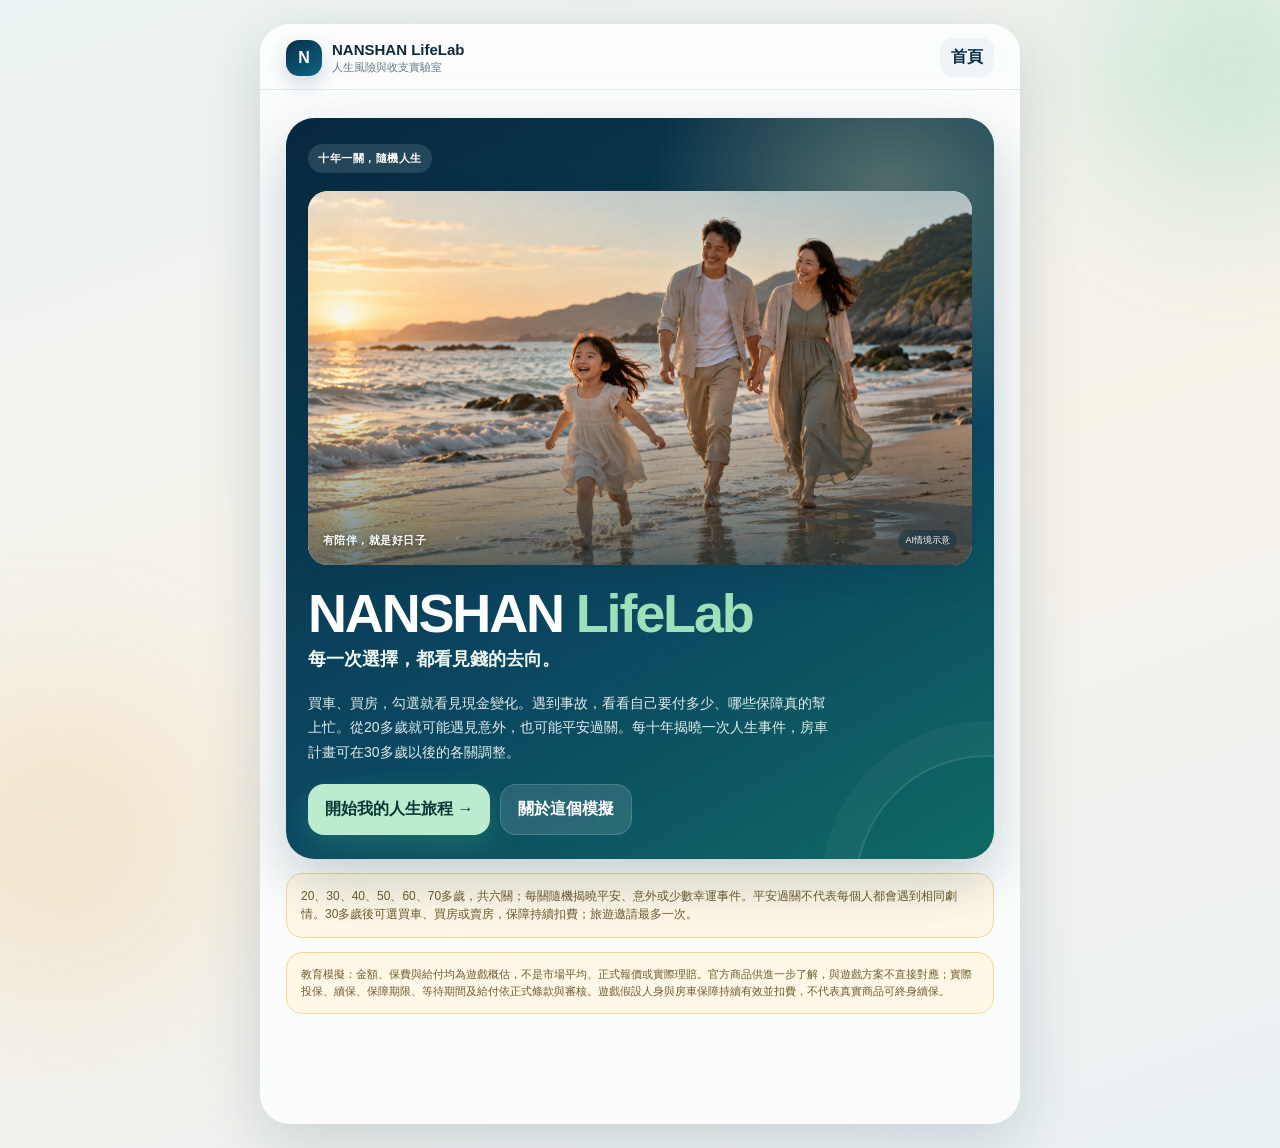
==== index.html @ 75dc9270 "Initial NANSHAN LifeLab demo" ====
<!doctype html>
<html lang="zh-Hant">
<head>
  <meta charset="utf-8" />
  <meta name="viewport" content="width=device-width, initial-scale=1, viewport-fit=cover" />
  <meta name="theme-color" content="#082F49" />
  <meta name="description" content="NANSHAN LifeLab｜AI 百歲人生風險實驗室 Demo" />
  <title>NANSHAN LifeLab｜AI 百歲人生風險實驗室</title>
  <link rel="manifest" href="./site.webmanifest" />
  <link rel="icon" href="./icon.svg" />
  <link rel="stylesheet" href="./styles.css?v=20261027-photos1" />
</head>
<body>
  <div class="ambient ambient-a"></div>
  <div class="ambient ambient-b"></div>
  <main id="app" class="app-shell" aria-live="polite"></main>
  <noscript>此 Demo 需要 JavaScript 才能執行。</noscript>
  <script src="./data.js?v=20261027-photos1"></script>
  <script src="./app.js?v=20261027-photos1"></script>
</body>
</html>
---- styles.css ----
*{box-sizing:border-box}
:root{--navy:#082F49;--green:#16A36A;--cream:#F7F2E8;--gold:#E5B85C;--ink:#102A3A;--muted:#667985;--line:#D8E3E8;--paper:#FCFDFD;--danger:#D45D5D;--shadow:0 18px 60px rgba(8,47,73,.16)}
html{scroll-behavior:smooth}body{margin:0;background:linear-gradient(160deg,#EAF3F3 0%,#F7F2E8 50%,#E9F1F4 100%);color:var(--ink);font-family:-apple-system,BlinkMacSystemFont,"Segoe UI","Microsoft JhengHei","Noto Sans TC",sans-serif;min-height:100vh;overflow-x:hidden}
button,input,select{font:inherit}button{cursor:pointer}a{color:inherit}.ambient{position:fixed;border-radius:999px;filter:blur(70px);opacity:.24;z-index:-1}.ambient-a{width:260px;height:260px;background:#5BC88B;top:-60px;right:-80px}.ambient-b{width:320px;height:320px;background:#E8C77E;bottom:-100px;left:-100px}
.app-shell{width:min(100%,760px);min-height:100vh;margin:auto;background:rgba(252,253,253,.9);backdrop-filter:blur(14px);box-shadow:var(--shadow);position:relative}
.topbar{position:sticky;top:0;z-index:30;padding:14px 18px 12px;display:flex;align-items:center;justify-content:space-between;background:rgba(252,253,253,.9);backdrop-filter:blur(16px);border-bottom:1px solid rgba(216,227,232,.75)}
.brand-mini{display:flex;gap:10px;align-items:center}.brand-mark{width:36px;height:36px;border-radius:13px;background:linear-gradient(145deg,var(--navy),#0D6584);display:grid;place-items:center;color:white;font-weight:900;box-shadow:0 8px 20px rgba(8,47,73,.18)}.brand-mini strong{font-size:15px}.brand-mini small{display:block;color:var(--muted);font-size:11px;margin-top:1px}.icon-btn{border:0;background:#EFF4F6;border-radius:12px;padding:9px 11px;color:var(--navy);font-weight:800}
.screen{padding:22px 18px 96px}.hero{border-radius:28px;padding:26px 22px 24px;color:white;overflow:hidden;position:relative;background:radial-gradient(circle at 85% 12%,rgba(255,229,164,.32),transparent 27%),linear-gradient(150deg,#06283E 0%,#0B4861 62%,#0E6A62 100%);box-shadow:0 22px 54px rgba(8,47,73,.22)}.hero:after{content:"";position:absolute;width:260px;height:260px;border:2px solid rgba(255,255,255,.13);border-radius:50%;right:-125px;bottom:-160px;box-shadow:0 0 0 34px rgba(255,255,255,.04)}
.eyebrow{display:inline-flex;align-items:center;gap:7px;padding:7px 10px;border-radius:999px;background:rgba(255,255,255,.12);font-size:11px;font-weight:800;letter-spacing:.05em}.hero h1{font-size:clamp(31px,9vw,54px);line-height:.98;margin:18px 0 8px;letter-spacing:-.04em}.hero h1 span{color:#9DE0B9}.hero h2{font-size:18px;margin:0 0 20px;font-weight:650;color:#EDF7F2}.hero p{line-height:1.72;color:#E0ECED;font-size:14px;max-width:520px}.hero-quote{margin-top:19px;padding:14px 16px;border-left:3px solid #9DE0B9;background:rgba(255,255,255,.08);border-radius:0 16px 16px 0;font-weight:800;line-height:1.55}
.cta-row{display:flex;gap:10px;flex-wrap:wrap;margin-top:20px}.btn{border:0;border-radius:16px;padding:14px 17px;font-weight:850;transition:.2s transform,.2s box-shadow;display:inline-flex;align-items:center;justify-content:center;gap:8px}.btn:active{transform:scale(.98)}.btn-primary{background:#BCECCF;color:#073A36;box-shadow:0 10px 28px rgba(83,204,137,.22)}.btn-secondary{background:rgba(255,255,255,.12);color:white;border:1px solid rgba(255,255,255,.16)}.btn-dark{background:var(--navy);color:white}.btn-ghost{background:#EEF4F5;color:var(--navy)}.btn-block{width:100%}
.section-title{margin:28px 2px 12px;display:flex;align-items:flex-end;justify-content:space-between;gap:12px}.section-title h3{font-size:19px;margin:0}.section-title p{margin:3px 0 0;color:var(--muted);font-size:12px}
.grid-3{display:grid;grid-template-columns:repeat(3,1fr);gap:10px}.feature-card{background:white;border:1px solid var(--line);padding:15px 12px;border-radius:20px;min-height:136px}.feature-icon{font-size:24px}.feature-card b{display:block;margin:9px 0 5px;font-size:13px}.feature-card p{font-size:11px;line-height:1.5;margin:0;color:var(--muted)}
.notice{margin-top:14px;padding:13px 14px;border-radius:16px;background:#FFF8E7;border:1px solid #F0D89D;color:#6E5B2D;font-size:12px;line-height:1.55}
.form-card,.card{background:white;border:1px solid var(--line);border-radius:22px;padding:18px;box-shadow:0 8px 24px rgba(8,47,73,.05)}.form-card+.form-card{margin-top:12px}.field{margin-bottom:14px}.field:last-child{margin-bottom:0}.field label{display:block;font-weight:800;font-size:13px;margin-bottom:7px}.field small{color:var(--muted);font-size:11px}.input,.select{width:100%;border:1px solid #CBD9DF;border-radius:14px;padding:13px 14px;background:#FBFDFD;color:var(--ink);outline:none}.input:focus,.select:focus{border-color:#56B783;box-shadow:0 0 0 3px rgba(86,183,131,.12)}
.chips{display:flex;gap:8px;flex-wrap:wrap}.chip{border:1px solid var(--line);background:white;border-radius:999px;padding:9px 11px;color:#506773;font-weight:750;font-size:12px}.chip.active{background:#E4F6EC;color:#0B6A46;border-color:#89D4AA}
.progress-wrap{margin:6px 0 16px}.progress-head{display:flex;justify-content:space-between;gap:8px;font-size:11px;color:var(--muted);margin-bottom:7px}.progress{height:8px;border-radius:999px;background:#E5ECEF;overflow:hidden}.progress>div{height:100%;background:linear-gradient(90deg,var(--green),#76D7A3);transition:.4s}
.timeline-strip{display:flex;gap:7px;overflow:auto;padding:1px 1px 10px;scrollbar-width:none}.timeline-strip::-webkit-scrollbar{display:none}.timeline-dot{min-width:66px;border-radius:14px;background:#EFF4F4;padding:9px 8px;text-align:center;border:1px solid transparent}.timeline-dot b{display:block;font-size:11px}.timeline-dot span{font-size:10px;color:var(--muted)}.timeline-dot.current{background:#E5F5EC;border-color:#82D0A3;color:#0B6A46}.timeline-dot.done{background:#E8EEF2;color:var(--navy)}
.event-hero{border-radius:25px;padding:22px;color:white;position:relative;overflow:hidden;min-height:220px;background:linear-gradient(140deg,#092E46,#0A5970 70%,#2E876B)}.event-emoji{font-size:43px}.event-stage{font-size:11px;font-weight:800;opacity:.78;margin-top:13px}.event-hero h2{font-size:27px;line-height:1.14;margin:5px 0 9px}.event-hero p{font-size:13px;line-height:1.65;color:#E2F0F1;margin:0}
.cost-banner{margin-top:14px;display:flex;align-items:center;justify-content:space-between;gap:12px;background:rgba(255,255,255,.10);border:1px solid rgba(255,255,255,.12);padding:12px 13px;border-radius:15px}.cost-banner span{font-size:11px;color:#D6E8EA}.cost-banner b{font-size:20px}
.choice-title{font-size:15px;margin:20px 2px 10px;font-weight:900}.choice-grid{display:grid;grid-template-columns:1fr;gap:10px}.choice{border:1.5px solid var(--line);background:white;border-radius:20px;padding:16px;text-align:left;position:relative}.choice:hover{border-color:#A8C9D2}.choice.selected{border-color:#55BD82;background:#F0FAF5;box-shadow:0 10px 28px rgba(22,163,106,.08)}.choice .tag{display:inline-block;border-radius:999px;padding:5px 8px;background:#EEF3F5;color:#526976;font-size:10px;font-weight:900}.choice.selected .tag{background:#DDF5E7;color:#0D744B}.choice h4{font-size:15px;margin:10px 0 5px}.choice p{font-size:12px;line-height:1.55;color:var(--muted);margin:0}.money-row{display:flex;gap:12px;margin-top:11px}.money-row div{flex:1;background:#F5F8F9;border-radius:13px;padding:9px}.money-row span{display:block;color:var(--muted);font-size:10px}.money-row b{font-size:14px}
.result-flash{margin-top:12px;border-radius:18px;padding:15px;background:linear-gradient(120deg,#EAF8F0,#F9F7ED);border:1px solid #CFE8D9}.result-flash strong{display:block;font-size:14px}.result-flash p{font-size:12px;color:var(--muted);line-height:1.6;margin:5px 0 0}
.product-card{margin-top:15px;background:#0A354F;color:white;border-radius:20px;padding:16px}.product-card .label{font-size:10px;color:#A5DCC0;font-weight:900;letter-spacing:.04em}.product-card h4{margin:6px 0 6px;font-size:16px}.product-card p{font-size:11px;line-height:1.6;color:#D8E6EA;margin:0}.product-card a{display:inline-flex;margin-top:10px;color:#BCECCF;font-size:12px;font-weight:850;text-decoration:none}.product-card .legal{margin-top:9px;font-size:9.5px;color:#AFC1C8}
.nextbar{position:sticky;bottom:0;background:linear-gradient(180deg,rgba(252,253,253,0),rgba(252,253,253,.95) 26%,#FCFDFD 60%);padding:20px 18px calc(14px + env(safe-area-inset-bottom));margin:0 -18px -96px}
.summary-hero{background:linear-gradient(145deg,#06283E,#0B5E5D);color:white;border-radius:26px;padding:22px}.summary-hero small{color:#B9D2D7}.summary-hero h2{font-size:28px;margin:5px 0 3px}.summary-hero p{font-size:12px;line-height:1.6;color:#D9E8E9}
.score-ring{width:136px;height:136px;border-radius:50%;margin:18px auto 8px;display:grid;place-items:center;position:relative;background:conic-gradient(#65D197 0 var(--score),rgba(255,255,255,.13) var(--score) 100%)}.score-ring:after{content:"";position:absolute;inset:12px;border-radius:50%;background:#0A3C50}.score-ring div{z-index:1;text-align:center}.score-ring b{font-size:34px;display:block}.score-ring span{font-size:10px;color:#BFD7D8}
.compare-grid{display:grid;grid-template-columns:1fr 1fr;gap:10px;margin-top:12px}.compare{border-radius:19px;padding:16px;border:1px solid var(--line);background:white}.compare span{font-size:11px;color:var(--muted)}.compare b{display:block;font-size:21px;margin:6px 0}.compare small{font-size:10px;color:var(--muted)}.compare.good{background:#EFFAF4;border-color:#C8E9D6}.compare.bad{background:#FFF5F4;border-color:#F2D3CF}
.breakdown{margin-top:12px}.breakdown-row{display:flex;justify-content:space-between;gap:12px;padding:11px 2px;border-bottom:1px dashed var(--line);font-size:12px}.breakdown-row:last-child{border-bottom:0}.life-path{display:grid;gap:8px;margin-top:12px}.life-item{display:grid;grid-template-columns:34px 1fr auto;align-items:center;gap:10px;background:white;border:1px solid var(--line);padding:11px;border-radius:16px}.life-item .ic{width:34px;height:34px;border-radius:12px;background:#EEF5F3;display:grid;place-items:center}.life-item b{font-size:12px}.life-item small{display:block;color:var(--muted);font-size:10px;margin-top:2px}.life-item .amt{font-weight:900;font-size:12px}
.about-block h3{font-size:17px;margin:0 0 7px}.about-block p,.about-block li{font-size:12px;line-height:1.7;color:#526875}.about-block{margin-bottom:14px}.about-block ul{padding-left:18px}.source-link{display:block;padding:12px 0;border-bottom:1px solid var(--line);text-decoration:none}.source-link:last-child{border-bottom:0}.source-link b{font-size:12px}.source-link small{display:block;color:var(--muted);font-size:10px;margin-top:3px}.footer-note{text-align:center;color:#7C8E97;font-size:10px;padding:14px 14px 24px}
@media(min-width:620px){body{padding:24px}.app-shell{min-height:calc(100vh - 48px);border-radius:30px;overflow:hidden}.screen{padding:28px 26px 110px}.topbar{padding-left:26px;padding-right:26px}.choice-grid{grid-template-columns:1fr 1fr}.nextbar{margin-left:-26px;margin-right:-26px}}
@media(max-width:420px){.grid-3{grid-template-columns:1fr}.feature-card{min-height:auto;display:grid;grid-template-columns:36px 1fr;column-gap:8px}.feature-card .feature-icon{grid-row:1/3}.feature-card b{margin-top:0}}

.plan-list{display:grid;gap:10px}.plan-card{display:flex;gap:12px;align-items:flex-start;cursor:pointer}.plan-card input{width:22px;height:22px;accent-color:var(--green);flex-shrink:0}.plan-card b{font-size:14px}.plan-card p{font-size:13px;margin:8px 0;color:var(--ink)}.plan-card small{font-size:11px;color:var(--muted);line-height:1.6}.final-balance{font-size:clamp(28px,7vw,46px);font-weight:900;margin:20px 0}.cost-banner b{display:block}.nextbar .btn+.btn{margin-top:8px}.breakdown-row b{text-align:right;white-space:nowrap}.compare b{overflow-wrap:anywhere}.life-item .amt{text-align:right}@media(max-width:420px){.life-item{grid-template-columns:30px 1fr}.life-item .amt{grid-column:2;text-align:left}.compare-grid{grid-template-columns:1fr}.breakdown-row{font-size:11px}}

/* Illustrated scenes and motion */
.scene-art{height:156px;position:relative;overflow:hidden;border-radius:20px;background:linear-gradient(135deg,#0b4b61,#187e73);margin-bottom:20px;isolation:isolate}.scene-landscape{position:absolute;inset:0;width:100%;height:100%}.scene-symbol{position:absolute;font-size:76px;left:52%;top:30px;filter:drop-shadow(0 12px 12px #06283e55);animation:float-scene 4s ease-in-out infinite}.scene-orbit{position:absolute;width:160px;height:160px;border:1px solid #bceccf44;border-radius:50%;left:45%;top:5px}.orbit-two{width:210px;height:210px;top:-20px;left:40%}.scene-spark{position:absolute;color:#ffe3a4;font-size:26px;animation:twinkle 3s ease-in-out infinite}.spark-one{left:38%;top:34px}.spark-two{left:80%;top:95px;animation-delay:1s}.screen{animation:enter-screen .35s ease-out}.coverage-card{margin-bottom:10px}.coverage-head{display:flex;justify-content:space-between;gap:8px;align-items:center}.coverage-card p{font-size:12px;line-height:1.6;color:var(--muted)}.coverage-card small{font-size:11px}.coverage-card a{display:inline-block;font-size:12px;color:#087451;margin-top:8px}.status-pill{font-size:10px;white-space:nowrap;background:#e5f5ec;color:#0b6a46;border-radius:99px;padding:5px 8px}.result-flash{animation:enter-screen .5s ease-out}.hero .scene-art{margin-top:16px}.plan-card:has(input:checked){border-color:#73bf96;background:#f0faf5}@keyframes float-scene{0%,100%{transform:translateY(0) rotate(-4deg)}50%{transform:translateY(-9px) rotate(4deg)}}@keyframes twinkle{0%,100%{opacity:.4;transform:scale(.85)}50%{opacity:1;transform:scale(1.15)}}@keyframes enter-screen{from{opacity:0;transform:translateY(10px)}to{opacity:1;transform:translateY(0)}}@media(prefers-reduced-motion:reduce){*,*::before,*::after{animation:none!important;transition:none!important;scroll-behavior:auto!important}}

.deficit{color:#b42318!important}.summary-hero .deficit{color:#ff9994!important}.plan-details{flex:1;min-width:0}.plan-card .reserve-input{width:100%;height:auto;margin:7px 0 0;accent-color:auto}.reserve-label{display:block;font-size:11px;font-weight:700;margin-top:12px}.rate-reference{background:#f1f6f7;padding:10px;border-radius:10px}.official-link{display:inline-block;margin-top:10px;font-size:12px;color:#087451}#advice p{margin-bottom:0}.coverage-head{flex-wrap:wrap}

.travel-task{border-color:#e5b85c;background:#fffcf3}.about-block label{display:block;font-size:13px;font-weight:700;margin:12px 0 8px}.about-block input[type=checkbox]{width:20px;height:20px;vertical-align:middle;accent-color:var(--green)}.about-block small{display:block;font-size:11px;line-height:1.7;color:var(--muted);margin-top:10px}.reserve-label small{display:block;font-weight:400;color:var(--muted);margin-top:6px}

.balance-panel{margin:16px 0;padding:18px 20px;border-radius:19px;background:#edf7f2;border:1px solid #c8e5d5}.balance-panel span{display:block;font-size:12px;color:var(--muted)}.balance-panel strong{display:block;font-size:clamp(24px,6vw,34px);margin-top:7px;color:var(--navy)}.balance-panel small{display:block;font-size:11px;margin-top:8px;color:var(--muted)}.page-copy{font-size:14px;line-height:1.8;color:#526875;margin:20px 2px}.compact-notice{font-size:11px}.journey-screen .nextbar .btn+.btn{background:#eaf0f3;color:var(--navy)}.breakdown:empty{display:none}
/* One event, one page: live purchases and contrasting accident outcomes. */
.funds-strip{display:grid;grid-template-columns:1fr 1fr;gap:12px;margin-top:18px}.funds-strip>div{background:#f1f5f7;border:1px solid var(--line);border-radius:16px;padding:14px}.funds-strip span{display:block;font-size:11px;color:var(--muted)}.funds-strip b{display:block;font-size:20px;margin-top:6px}.purchase-toggle{display:flex!important;align-items:center;gap:12px;font-weight:800;font-size:16px!important}.purchase-toggle input{width:24px;height:24px;accent-color:var(--green);flex-shrink:0}.purchase-card{margin-top:14px}.purchase-card p{font-size:13px;line-height:1.7;color:var(--muted)}.purchase-card label:not(.purchase-toggle){display:block;font-size:12px;font-weight:800;margin:14px 0 8px}.purchase-feedback{padding:12px;background:#fff5e5;border-radius:12px}.live-balance{transition:background .25s}.policy-details{margin-top:12px;background:white;border:1px solid var(--line);border-radius:15px;overflow:hidden}.policy-details summary{padding:14px 16px;cursor:pointer;font-size:13px;font-weight:800;list-style:disclosure-closed}.policy-details[open] summary{border-bottom:1px solid var(--line)}.policy-details summary small{display:block;margin-top:5px;font-size:10px;font-weight:500;color:#087451}.policy-body{padding:15px 16px;font-size:12px;line-height:1.8}.policy-body ul{padding-left:18px;color:#526875}.policy-body a{display:block;color:#087451;font-weight:800;margin:10px 0}.policy-body small{display:block;font-size:10px;color:var(--muted)}.impact-panel{margin-top:18px;padding:24px 20px;border-radius:24px;position:relative;overflow:hidden;text-align:center}.impact-panel h3{font-size:21px;margin:8px 0 16px}.impact-symbol{display:block;font-size:44px}.heartbreak{background:linear-gradient(145deg,#fff0ed,#ffe2df);border:1px solid #efb8b3;color:#8f251e;animation:bill-hit .6s ease-out}.heartbreak .impact-symbol{animation:heart-drop .9s ease-out}.protected{background:linear-gradient(145deg,#e3f7ed,#f4fcf5);border:1px solid #8accaa;color:#0b6546}.protected .impact-symbol{animation:shield-arrive .7s ease-out}.bill-amount{font-size:34px;font-weight:900;letter-spacing:-.04em}.out-of-pocket{border-top:1px solid #9993;margin-top:18px;padding-top:16px;font-size:13px}.out-of-pocket strong{display:block;font-size:28px;margin-top:5px}.used-insurance{background:#ffffffa8;border-radius:14px;padding:10px 12px;text-align:left}.used-insurance>div{display:flex;justify-content:space-between;gap:10px;padding:7px 0;font-size:12px}.impact-footnote{font-size:10px!important;line-height:1.6;opacity:.8}.lucky{background:#fff8da;color:#795a0c}.lucky strong{display:block;font-size:32px;margin-top:10px}.event-heartbreak .event-hero{background:linear-gradient(145deg,#4e2536,#874844)}.event-heartbreak .scene-art{background:linear-gradient(135deg,#592b3b,#9c5149)}.event-protected .event-hero{background:linear-gradient(145deg,#0b3948,#0e745a)}.trip-resolved{margin-top:16px;padding:18px;background:#edf5fa;border:1px solid var(--line);border-radius:18px;font-weight:800;font-size:15px;line-height:1.7}.plan-card .policy-details{width:100%}.compact-event .event-hero h2{margin-top:8px}@keyframes bill-hit{0%{transform:translateY(-10px);opacity:0}50%{transform:translateX(-5px)}65%{transform:translateX(5px)}100%{transform:none;opacity:1}}@keyframes heart-drop{0%{transform:translateY(-20px) rotate(-12deg);opacity:0}100%{transform:translateY(0) rotate(0);opacity:1}}@keyframes shield-arrive{0%{transform:scale(.5);opacity:0}70%{transform:scale(1.1)}100%{transform:scale(1);opacity:1}}@media(max-width:420px){.funds-strip{gap:8px}.funds-strip>div{padding:11px}.funds-strip b{font-size:17px}.bill-amount{font-size:29px}.used-insurance>div{font-size:11px}}@media(prefers-reduced-motion:reduce){.impact-panel,.impact-symbol{animation:none!important}}

.surplus{color:#087443!important}.summary-hero .surplus{color:#91ecc0!important}.annual-options{margin:18px 0;border:1px solid #bedbc9;border-radius:18px;background:#f5fbf7}.annual-options>summary{padding:16px;font-size:14px;font-weight:850;cursor:pointer}.annual-options-body{padding:0 16px 16px}.annual-options-body>p{font-size:12px;color:var(--muted);line-height:1.7}.annual-options-body>label:not(.purchase-toggle){display:block;font-size:12px;font-weight:800;margin:12px 0 8px}.annual-options-body hr{border:0;border-top:1px solid var(--line);margin:18px 0}

.level-track{display:flex;gap:7px;justify-content:space-between;margin:10px 0 16px}.level-step{flex:1;text-align:center;padding:9px 3px;border:1px solid var(--line);border-radius:12px;background:#f0f4f5;color:#7a8b92;font-size:11px;font-weight:800}.level-step.active{background:#dcf4e7;color:#086943;border-color:#74c698;box-shadow:0 3px 12px #16a36a18}.level-step.complete{background:#e9f2ec;color:#307253}.peace-clear{margin:18px 0;padding:22px 18px;border:1px solid #a8d7b4;border-radius:22px;background:linear-gradient(130deg,#e3f6e9,#fff9dc);display:flex;align-items:center;gap:14px;position:relative;overflow:hidden;animation:clear-arrive .6s ease-out}.peace-medal{font-size:46px;animation:medal-pop .8s ease-out}.peace-clear b{font-size:13px;color:#246d41}.peace-clear p{font-size:20px;font-weight:900;color:#155836;margin:7px 0}.peace-clear small{font-size:10px;color:#64745d}.celebrate-spark{position:absolute;font-size:20px;color:#d7a437;pointer-events:none;animation:spark-flight 2s ease-out}.spark-a{right:12px;top:12px}.spark-b{right:40px;bottom:10px;animation-delay:.15s}.spark-c{right:60px;top:7px;animation-delay:.3s}.event-peaceful .event-hero{background:linear-gradient(140deg,#0b3c48,#18715e)}@keyframes clear-arrive{from{opacity:0;transform:translateY(12px)}to{opacity:1;transform:none}}@keyframes medal-pop{0%{transform:scale(.3) rotate(-20deg)}70%{transform:scale(1.15) rotate(8deg)}100%{transform:scale(1)}}@keyframes spark-flight{0%{opacity:0;transform:translateY(20px) scale(.5)}30%{opacity:1}100%{opacity:.7;transform:translateY(0) scale(1)}}@media(max-width:420px){.peace-clear{padding:18px 12px;gap:8px}.peace-clear p{font-size:17px}.peace-medal{font-size:34px}.level-track{gap:4px}.level-step{font-size:10px}}@media(prefers-reduced-motion:reduce){.peace-clear,.peace-medal,.celebrate-spark{animation:none!important}}

/* Locally hosted editorial event photography. */
.event-photo{margin:0 0 22px;position:relative;isolation:isolate;border-radius:20px;overflow:hidden;background:#dce8e5;aspect-ratio:16/9;width:100%;box-shadow:0 12px 32px #031e2a20}.event-photo img{display:block;width:100%;height:100%;object-fit:cover;transform:scale(1.015);animation:photo-reveal .7s ease-out}.event-photo::after{content:'';position:absolute;inset:0;background:linear-gradient(180deg,transparent 55%,#04243199);pointer-events:none}.event-photo figcaption{position:absolute;z-index:2;bottom:14px;left:15px;right:15px;display:flex;align-items:center;justify-content:space-between;gap:8px;color:white}.photo-kicker{font-size:11px;font-weight:800;letter-spacing:.04em;text-shadow:0 1px 6px #0008}.photo-ai{font-size:9px;padding:4px 7px;border-radius:99px;background:#062b3f66;backdrop-filter:blur(5px);white-space:nowrap}.event-hero:has(.event-photo){padding:14px 14px 24px}.event-hero:has(.event-photo) h2,.event-hero:has(.event-photo)>p{margin-left:9px;margin-right:9px}.event-hero:has(.event-photo) h2{margin-top:4px;font-size:clamp(24px,5vw,32px)}.hero>.event-photo{margin-top:18px}.event-peaceful .event-hero{background:linear-gradient(135deg,#073e45,#277d63)}.event-heartbreak .event-photo{box-shadow:0 10px 32px #3a101c33}.peace-clear{background:radial-gradient(circle at 92% 8%,#fff1b8b0,transparent 40%),linear-gradient(120deg,#e0f6e9,#f8fbe9);box-shadow:0 10px 26px #205a3210}.event-lucky .event-hero{background:linear-gradient(140deg,#365e43,#8a7738)}@keyframes photo-reveal{from{opacity:.4;transform:scale(1.055)}to{opacity:1;transform:scale(1.015)}}@media(max-width:420px){.event-photo{aspect-ratio:4/3;border-radius:16px}.event-hero:has(.event-photo){padding:10px 10px 20px}.event-photo figcaption{left:10px;right:10px;bottom:10px}.photo-kicker{font-size:10px}.photo-ai{font-size:8px}}@media(prefers-reduced-motion:reduce){.event-photo img{animation:none!important;transform:none}}
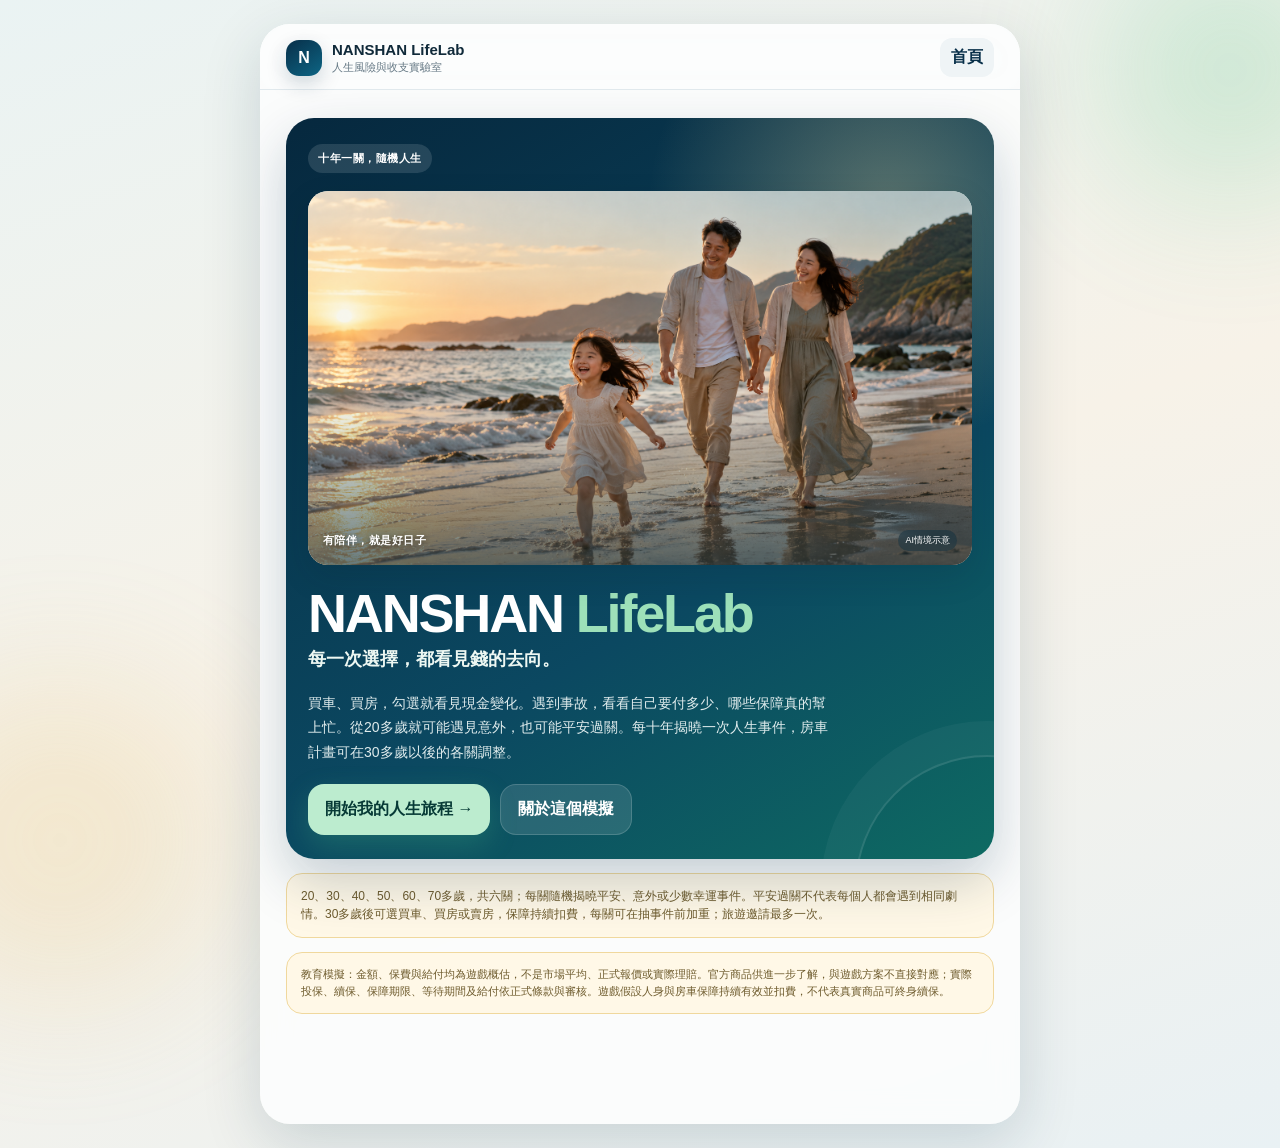
==== commit 1e4cf6e0: "Increase age-based risk costs and add staged coverage upgrades" ====
--- a/index.html
+++ b/index.html
@@ -8,14 +8,14 @@
   <title>NANSHAN LifeLab｜AI 百歲人生風險實驗室</title>
   <link rel="manifest" href="./site.webmanifest" />
   <link rel="icon" href="./icon.svg" />
-  <link rel="stylesheet" href="./styles.css?v=20261027-photos1" />
+  <link rel="stylesheet" href="./styles.css?v=20261028-challenge2" />
 </head>
 <body>
   <div class="ambient ambient-a"></div>
   <div class="ambient ambient-b"></div>
   <main id="app" class="app-shell" aria-live="polite"></main>
   <noscript>此 Demo 需要 JavaScript 才能執行。</noscript>
-  <script src="./data.js?v=20261027-photos1"></script>
-  <script src="./app.js?v=20261027-photos1"></script>
+  <script src="./data.js?v=20261028-challenge2"></script>
+  <script src="./app.js?v=20261028-challenge2"></script>
 </body>
 </html>
--- a/styles.css
+++ b/styles.css
@@ -48,3 +48,5 @@
 
 /* Locally hosted editorial event photography. */
 .event-photo{margin:0 0 22px;position:relative;isolation:isolate;border-radius:20px;overflow:hidden;background:#dce8e5;aspect-ratio:16/9;width:100%;box-shadow:0 12px 32px #031e2a20}.event-photo img{display:block;width:100%;height:100%;object-fit:cover;transform:scale(1.015);animation:photo-reveal .7s ease-out}.event-photo::after{content:'';position:absolute;inset:0;background:linear-gradient(180deg,transparent 55%,#04243199);pointer-events:none}.event-photo figcaption{position:absolute;z-index:2;bottom:14px;left:15px;right:15px;display:flex;align-items:center;justify-content:space-between;gap:8px;color:white}.photo-kicker{font-size:11px;font-weight:800;letter-spacing:.04em;text-shadow:0 1px 6px #0008}.photo-ai{font-size:9px;padding:4px 7px;border-radius:99px;background:#062b3f66;backdrop-filter:blur(5px);white-space:nowrap}.event-hero:has(.event-photo){padding:14px 14px 24px}.event-hero:has(.event-photo) h2,.event-hero:has(.event-photo)>p{margin-left:9px;margin-right:9px}.event-hero:has(.event-photo) h2{margin-top:4px;font-size:clamp(24px,5vw,32px)}.hero>.event-photo{margin-top:18px}.event-peaceful .event-hero{background:linear-gradient(135deg,#073e45,#277d63)}.event-heartbreak .event-photo{box-shadow:0 10px 32px #3a101c33}.peace-clear{background:radial-gradient(circle at 92% 8%,#fff1b8b0,transparent 40%),linear-gradient(120deg,#e0f6e9,#f8fbe9);box-shadow:0 10px 26px #205a3210}.event-lucky .event-hero{background:linear-gradient(140deg,#365e43,#8a7738)}@keyframes photo-reveal{from{opacity:.4;transform:scale(1.055)}to{opacity:1;transform:scale(1.015)}}@media(max-width:420px){.event-photo{aspect-ratio:4/3;border-radius:16px}.event-hero:has(.event-photo){padding:10px 10px 20px}.event-photo figcaption{left:10px;right:10px;bottom:10px}.photo-kicker{font-size:10px}.photo-ai{font-size:8px}}@media(prefers-reduced-motion:reduce){.event-photo img{animation:none!important;transform:none}}
+
+.tier-options{display:grid;grid-template-columns:repeat(3,1fr);gap:9px;margin:16px 0}.tier-option{cursor:pointer;padding:14px 11px}.tier-option input{accent-color:var(--green);margin:0 0 9px}.tier-option b{display:block;font-size:13px}.tier-option small{display:block;line-height:1.65;color:var(--muted);font-size:10px;margin-top:6px}.tier-option:has(input:checked){background:#e9f8ee;border-color:#50ae79;box-shadow:0 8px 20px #08744310}.coverage-status{font-size:12px;line-height:1.7;background:#edf5f9;border:1px solid var(--line);border-radius:13px;padding:11px 14px;margin:12px 0}@media(max-width:420px){.tier-options{grid-template-columns:1fr}.tier-option{display:grid;grid-template-columns:20px 1fr;gap:5px 8px}.tier-option small{grid-column:2}.tier-option input{margin:2px 0}}
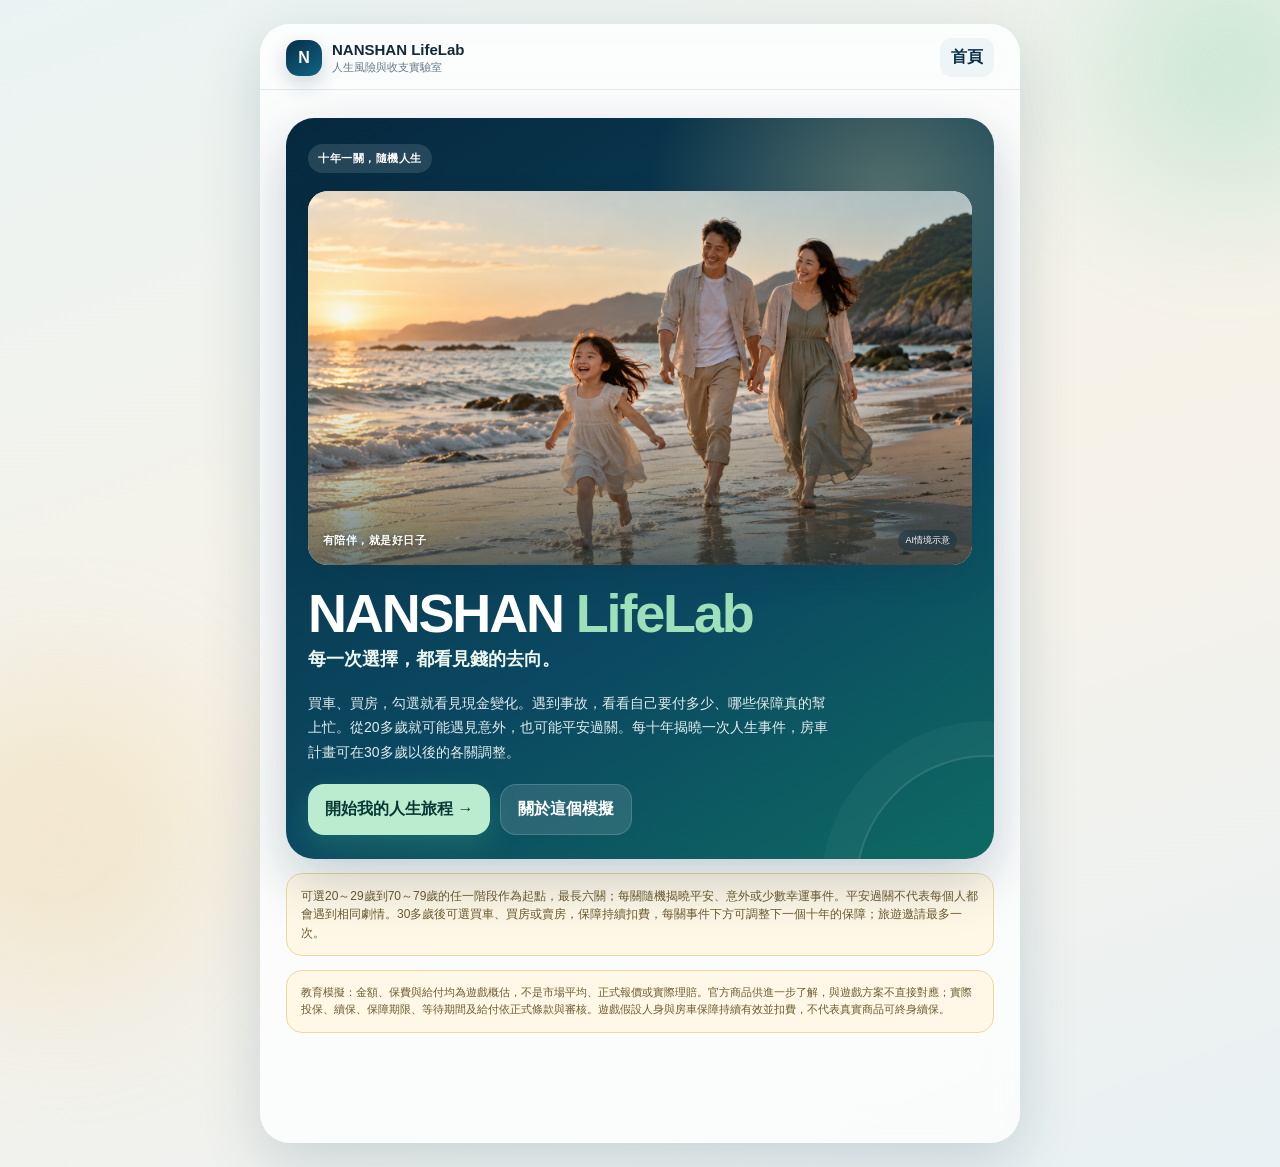
==== commit ddc8be68: "Refine insurance summaries, starting stages and asset financing" ====
--- a/index.html
+++ b/index.html
@@ -8,14 +8,14 @@
   <title>NANSHAN LifeLab｜AI 百歲人生風險實驗室</title>
   <link rel="manifest" href="./site.webmanifest" />
   <link rel="icon" href="./icon.svg" />
-  <link rel="stylesheet" href="./styles.css?v=20261028-challenge2" />
+  <link rel="stylesheet" href="./styles.css?v=20261029-keep-coverage-open6" />
 </head>
 <body>
   <div class="ambient ambient-a"></div>
   <div class="ambient ambient-b"></div>
   <main id="app" class="app-shell" aria-live="polite"></main>
   <noscript>此 Demo 需要 JavaScript 才能執行。</noscript>
-  <script src="./data.js?v=20261028-challenge2"></script>
-  <script src="./app.js?v=20261028-challenge2"></script>
+  <script src="./data.js?v=20261029-keep-coverage-open6"></script>
+  <script src="./app.js?v=20261029-keep-coverage-open6"></script>
 </body>
 </html>
--- a/styles.css
+++ b/styles.css
@@ -40,7 +40,7 @@
 
 .balance-panel{margin:16px 0;padding:18px 20px;border-radius:19px;background:#edf7f2;border:1px solid #c8e5d5}.balance-panel span{display:block;font-size:12px;color:var(--muted)}.balance-panel strong{display:block;font-size:clamp(24px,6vw,34px);margin-top:7px;color:var(--navy)}.balance-panel small{display:block;font-size:11px;margin-top:8px;color:var(--muted)}.page-copy{font-size:14px;line-height:1.8;color:#526875;margin:20px 2px}.compact-notice{font-size:11px}.journey-screen .nextbar .btn+.btn{background:#eaf0f3;color:var(--navy)}.breakdown:empty{display:none}
 /* One event, one page: live purchases and contrasting accident outcomes. */
-.funds-strip{display:grid;grid-template-columns:1fr 1fr;gap:12px;margin-top:18px}.funds-strip>div{background:#f1f5f7;border:1px solid var(--line);border-radius:16px;padding:14px}.funds-strip span{display:block;font-size:11px;color:var(--muted)}.funds-strip b{display:block;font-size:20px;margin-top:6px}.purchase-toggle{display:flex!important;align-items:center;gap:12px;font-weight:800;font-size:16px!important}.purchase-toggle input{width:24px;height:24px;accent-color:var(--green);flex-shrink:0}.purchase-card{margin-top:14px}.purchase-card p{font-size:13px;line-height:1.7;color:var(--muted)}.purchase-card label:not(.purchase-toggle){display:block;font-size:12px;font-weight:800;margin:14px 0 8px}.purchase-feedback{padding:12px;background:#fff5e5;border-radius:12px}.live-balance{transition:background .25s}.policy-details{margin-top:12px;background:white;border:1px solid var(--line);border-radius:15px;overflow:hidden}.policy-details summary{padding:14px 16px;cursor:pointer;font-size:13px;font-weight:800;list-style:disclosure-closed}.policy-details[open] summary{border-bottom:1px solid var(--line)}.policy-details summary small{display:block;margin-top:5px;font-size:10px;font-weight:500;color:#087451}.policy-body{padding:15px 16px;font-size:12px;line-height:1.8}.policy-body ul{padding-left:18px;color:#526875}.policy-body a{display:block;color:#087451;font-weight:800;margin:10px 0}.policy-body small{display:block;font-size:10px;color:var(--muted)}.impact-panel{margin-top:18px;padding:24px 20px;border-radius:24px;position:relative;overflow:hidden;text-align:center}.impact-panel h3{font-size:21px;margin:8px 0 16px}.impact-symbol{display:block;font-size:44px}.heartbreak{background:linear-gradient(145deg,#fff0ed,#ffe2df);border:1px solid #efb8b3;color:#8f251e;animation:bill-hit .6s ease-out}.heartbreak .impact-symbol{animation:heart-drop .9s ease-out}.protected{background:linear-gradient(145deg,#e3f7ed,#f4fcf5);border:1px solid #8accaa;color:#0b6546}.protected .impact-symbol{animation:shield-arrive .7s ease-out}.bill-amount{font-size:34px;font-weight:900;letter-spacing:-.04em}.out-of-pocket{border-top:1px solid #9993;margin-top:18px;padding-top:16px;font-size:13px}.out-of-pocket strong{display:block;font-size:28px;margin-top:5px}.used-insurance{background:#ffffffa8;border-radius:14px;padding:10px 12px;text-align:left}.used-insurance>div{display:flex;justify-content:space-between;gap:10px;padding:7px 0;font-size:12px}.impact-footnote{font-size:10px!important;line-height:1.6;opacity:.8}.lucky{background:#fff8da;color:#795a0c}.lucky strong{display:block;font-size:32px;margin-top:10px}.event-heartbreak .event-hero{background:linear-gradient(145deg,#4e2536,#874844)}.event-heartbreak .scene-art{background:linear-gradient(135deg,#592b3b,#9c5149)}.event-protected .event-hero{background:linear-gradient(145deg,#0b3948,#0e745a)}.trip-resolved{margin-top:16px;padding:18px;background:#edf5fa;border:1px solid var(--line);border-radius:18px;font-weight:800;font-size:15px;line-height:1.7}.plan-card .policy-details{width:100%}.compact-event .event-hero h2{margin-top:8px}@keyframes bill-hit{0%{transform:translateY(-10px);opacity:0}50%{transform:translateX(-5px)}65%{transform:translateX(5px)}100%{transform:none;opacity:1}}@keyframes heart-drop{0%{transform:translateY(-20px) rotate(-12deg);opacity:0}100%{transform:translateY(0) rotate(0);opacity:1}}@keyframes shield-arrive{0%{transform:scale(.5);opacity:0}70%{transform:scale(1.1)}100%{transform:scale(1);opacity:1}}@media(max-width:420px){.funds-strip{gap:8px}.funds-strip>div{padding:11px}.funds-strip b{font-size:17px}.bill-amount{font-size:29px}.used-insurance>div{font-size:11px}}@media(prefers-reduced-motion:reduce){.impact-panel,.impact-symbol{animation:none!important}}
+.funds-strip{display:grid;grid-template-columns:1fr 1fr;gap:12px;margin-top:18px}.funds-strip>div{background:#f1f5f7;border:1px solid var(--line);border-radius:16px;padding:14px}.funds-strip span{display:block;font-size:11px;color:var(--muted)}.funds-strip b{display:block;font-size:20px;margin-top:6px}.purchase-toggle{display:flex!important;align-items:center;gap:12px;font-weight:800;font-size:16px!important}.purchase-toggle input{width:24px;height:24px;accent-color:var(--green);flex-shrink:0}.purchase-card{margin-top:14px}.purchase-card p{font-size:13px;line-height:1.7;color:var(--muted)}.purchase-card label:not(.purchase-toggle){display:block;font-size:12px;font-weight:800;margin:14px 0 8px}.purchase-feedback{padding:12px;background:#fff5e5;border-radius:12px}.live-balance{transition:background .25s}.policy-details{margin-top:12px;background:white;border:1px solid var(--line);border-radius:15px;overflow:hidden}.policy-details summary{padding:14px 16px;cursor:pointer;font-size:13px;font-weight:800;list-style:disclosure-closed}.policy-details[open] summary{border-bottom:1px solid var(--line)}.policy-details summary small{display:block;margin-top:5px;font-size:10px;font-weight:500;color:#087451}.policy-body{padding:15px 16px;font-size:12px;line-height:1.8}.policy-body ul{padding-left:18px;color:#526875}.policy-body a{display:block;color:#087451;font-weight:800;margin:10px 0}.policy-body small{display:block;font-size:10px;color:var(--muted)}.impact-panel{margin-top:18px;padding:24px 20px;border-radius:24px;position:relative;overflow:hidden;text-align:center}.impact-panel h3{font-size:21px;margin:8px 0 16px}.impact-symbol{display:block;font-size:44px}.heartbreak{background:linear-gradient(145deg,#fff0ed,#ffe2df);border:1px solid #efb8b3;color:#8f251e;animation:bill-hit .6s ease-out}.heartbreak .impact-symbol{animation:heart-drop .9s ease-out}.protected{background:linear-gradient(145deg,#e3f7ed,#f4fcf5);border:1px solid #8accaa;color:#0b6546}.protected .impact-symbol{animation:shield-arrive .7s ease-out}.bill-amount{font-size:34px;font-weight:900;letter-spacing:-.04em}.out-of-pocket{border-top:1px solid #9993;margin-top:18px;padding-top:16px;font-size:13px}.out-of-pocket strong{display:block;font-size:28px;margin-top:5px;color:#b42318}.used-insurance{background:#ffffffa8;border-radius:14px;padding:10px 12px;text-align:left}.used-insurance>div{display:flex;justify-content:space-between;gap:10px;padding:7px 0;font-size:12px}.impact-footnote{font-size:10px!important;line-height:1.6;opacity:.8}.lucky{background:#fff8da;color:#795a0c}.lucky strong{display:block;font-size:32px;margin-top:10px}.event-heartbreak .event-hero{background:linear-gradient(145deg,#4e2536,#874844)}.event-heartbreak .scene-art{background:linear-gradient(135deg,#592b3b,#9c5149)}.event-protected .event-hero{background:linear-gradient(145deg,#0b3948,#0e745a)}.trip-resolved{margin-top:16px;padding:18px;background:#edf5fa;border:1px solid var(--line);border-radius:18px;font-weight:800;font-size:15px;line-height:1.7}.plan-card .policy-details{width:100%}.compact-event .event-hero h2{margin-top:8px}@keyframes bill-hit{0%{transform:translateY(-10px);opacity:0}50%{transform:translateX(-5px)}65%{transform:translateX(5px)}100%{transform:none;opacity:1}}@keyframes heart-drop{0%{transform:translateY(-20px) rotate(-12deg);opacity:0}100%{transform:translateY(0) rotate(0);opacity:1}}@keyframes shield-arrive{0%{transform:scale(.5);opacity:0}70%{transform:scale(1.1)}100%{transform:scale(1);opacity:1}}@media(max-width:420px){.funds-strip{gap:8px}.funds-strip>div{padding:11px}.funds-strip b{font-size:17px}.bill-amount{font-size:29px}.used-insurance>div{font-size:11px}}@media(prefers-reduced-motion:reduce){.impact-panel,.impact-symbol{animation:none!important}}
 
 .surplus{color:#087443!important}.summary-hero .surplus{color:#91ecc0!important}.annual-options{margin:18px 0;border:1px solid #bedbc9;border-radius:18px;background:#f5fbf7}.annual-options>summary{padding:16px;font-size:14px;font-weight:850;cursor:pointer}.annual-options-body{padding:0 16px 16px}.annual-options-body>p{font-size:12px;color:var(--muted);line-height:1.7}.annual-options-body>label:not(.purchase-toggle){display:block;font-size:12px;font-weight:800;margin:12px 0 8px}.annual-options-body hr{border:0;border-top:1px solid var(--line);margin:18px 0}
 
@@ -50,3 +50,9 @@
 .event-photo{margin:0 0 22px;position:relative;isolation:isolate;border-radius:20px;overflow:hidden;background:#dce8e5;aspect-ratio:16/9;width:100%;box-shadow:0 12px 32px #031e2a20}.event-photo img{display:block;width:100%;height:100%;object-fit:cover;transform:scale(1.015);animation:photo-reveal .7s ease-out}.event-photo::after{content:'';position:absolute;inset:0;background:linear-gradient(180deg,transparent 55%,#04243199);pointer-events:none}.event-photo figcaption{position:absolute;z-index:2;bottom:14px;left:15px;right:15px;display:flex;align-items:center;justify-content:space-between;gap:8px;color:white}.photo-kicker{font-size:11px;font-weight:800;letter-spacing:.04em;text-shadow:0 1px 6px #0008}.photo-ai{font-size:9px;padding:4px 7px;border-radius:99px;background:#062b3f66;backdrop-filter:blur(5px);white-space:nowrap}.event-hero:has(.event-photo){padding:14px 14px 24px}.event-hero:has(.event-photo) h2,.event-hero:has(.event-photo)>p{margin-left:9px;margin-right:9px}.event-hero:has(.event-photo) h2{margin-top:4px;font-size:clamp(24px,5vw,32px)}.hero>.event-photo{margin-top:18px}.event-peaceful .event-hero{background:linear-gradient(135deg,#073e45,#277d63)}.event-heartbreak .event-photo{box-shadow:0 10px 32px #3a101c33}.peace-clear{background:radial-gradient(circle at 92% 8%,#fff1b8b0,transparent 40%),linear-gradient(120deg,#e0f6e9,#f8fbe9);box-shadow:0 10px 26px #205a3210}.event-lucky .event-hero{background:linear-gradient(140deg,#365e43,#8a7738)}@keyframes photo-reveal{from{opacity:.4;transform:scale(1.055)}to{opacity:1;transform:scale(1.015)}}@media(max-width:420px){.event-photo{aspect-ratio:4/3;border-radius:16px}.event-hero:has(.event-photo){padding:10px 10px 20px}.event-photo figcaption{left:10px;right:10px;bottom:10px}.photo-kicker{font-size:10px}.photo-ai{font-size:8px}}@media(prefers-reduced-motion:reduce){.event-photo img{animation:none!important;transform:none}}
 
 .tier-options{display:grid;grid-template-columns:repeat(3,1fr);gap:9px;margin:16px 0}.tier-option{cursor:pointer;padding:14px 11px}.tier-option input{accent-color:var(--green);margin:0 0 9px}.tier-option b{display:block;font-size:13px}.tier-option small{display:block;line-height:1.65;color:var(--muted);font-size:10px;margin-top:6px}.tier-option:has(input:checked){background:#e9f8ee;border-color:#50ae79;box-shadow:0 8px 20px #08744310}.coverage-status{font-size:12px;line-height:1.7;background:#edf5f9;border:1px solid var(--line);border-radius:13px;padding:11px 14px;margin:12px 0}@media(max-width:420px){.tier-options{grid-template-columns:1fr}.tier-option{display:grid;grid-template-columns:20px 1fr;gap:5px 8px}.tier-option small{grid-column:2}.tier-option input{margin:2px 0}}
+
+.future-protection{margin:22px 0;padding:4px 15px 15px;border:1px solid #c8e2d3;border-radius:22px;background:linear-gradient(135deg,#f1faf5,#f8fbfc)}.future-protection .section-title{margin-top:16px}.future-protection .section-title h3{font-size:18px}.future-protection-note{font-size:11px;color:var(--muted);line-height:1.7;margin:12px 2px 0}.future-protection .tier-options{margin:14px 0}.future-protection .breakdown{box-shadow:none}
+/* Insurance impact report: keep claim support separate from premium-adjusted cash. */
+.insurance-metrics{display:grid;grid-template-columns:repeat(3,1fr);gap:10px;margin:16px 0}.insurance-metrics .card{padding:16px 12px}.insurance-metrics span{display:block;font-size:11px;color:var(--muted)}.insurance-metrics b{display:block;font-size:20px;margin-top:9px;overflow-wrap:anywhere}.summary-report .summary-hero .final-balance{margin:14px 0 8px}.event-review{border:1px solid var(--line);border-radius:18px;background:white;margin:12px 0;overflow:hidden}.event-review>summary{cursor:pointer;padding:16px;display:flex;justify-content:space-between;gap:12px;align-items:center;font-size:13px;font-weight:800;line-height:1.6}.event-review>summary::before{content:'＋';flex-shrink:0;color:#698776}.event-review[open]>summary::before{content:'−'}.event-review>summary>b{font-size:12px;text-align:right;flex-shrink:0}.event-review[open]>summary{border-bottom:1px solid var(--line);background:#f4f9f6}.review-body{padding:0 16px 18px}.review-body .compare-grid{margin-top:16px}.review-body .compare b{font-size:19px}.review-peace{margin:10px 0;padding:15px 17px;background:#f5faf7}.review-peace b{font-size:13px}.review-peace p,.review-explainer{font-size:11px;color:var(--muted);line-height:1.75}.opportunity-box{margin-top:14px;padding:16px;background:#f0f6fb;border:1px solid #d5e4ed;border-radius:16px}.opportunity-box>b{font-size:14px}.opportunity-box>p{font-size:12px;line-height:1.7}.opportunity-box small{display:block;color:var(--muted);font-size:10px;line-height:1.7;margin-top:10px}.insurance-report-list{display:grid;gap:12px}.insurance-report-card .coverage-head>b{font-size:15px}.insurance-report-card>small{color:var(--muted);font-size:11px}.upgrade-scenario{margin-bottom:12px}.upgrade-scenario>b{font-size:15px}.upgrade-scenario>p{font-size:12px;color:var(--muted);line-height:1.7}.scenario-verdict{border-radius:11px;padding:11px 12px;font-size:11px;line-height:1.7;margin-top:10px}.scenario-verdict.positive{background:#e7f6ed;color:#17653d}.scenario-verdict.neutral{background:#fff5e0;color:#7b612b}@media(max-width:520px){.insurance-metrics{grid-template-columns:1fr}.insurance-metrics .card{display:flex;justify-content:space-between;align-items:center;gap:12px}.insurance-metrics b{font-size:20px;margin-top:0}.event-review>summary{flex-wrap:wrap;gap:8px}.event-review>summary>span{flex:1;min-width:180px}.event-review>summary>b{margin-left:20px}.review-body{padding-left:12px;padding-right:12px}.review-body .compare-grid{grid-template-columns:1fr}.summary-report .breakdown-row{font-size:11px}}
+
+.review-body .coverage-recommendation{font-size:clamp(17px,2.4vw,22px);font-weight:800;line-height:1.65;color:#123e59;margin:18px 0;padding:14px 16px;background:#edf5fc;border-left:4px solid #3981b5;border-radius:10px}.net-result{font-weight:800}.net-result b{color:inherit;font-size:1.15em}
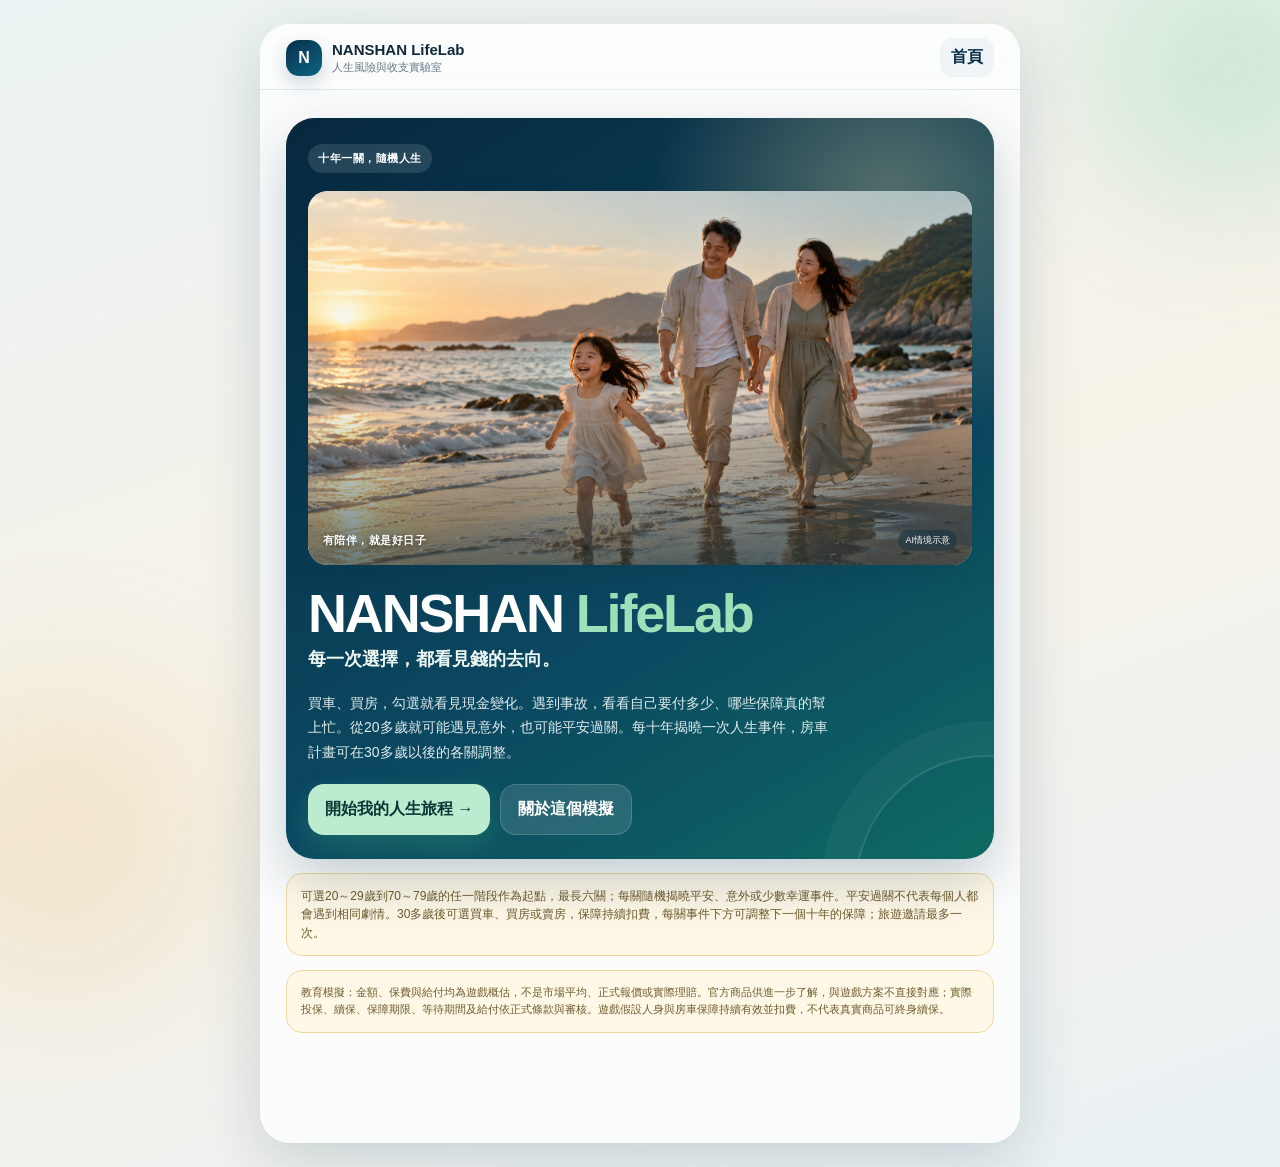
==== commit 3e7d1425: "Add feedback redirect page" ====
--- a/index.html
+++ b/index.html
@@ -19,3 +19,5 @@
   <script src="./app.js?v=20261029-keep-coverage-open6"></script>
 </body>
 </html>
+
+
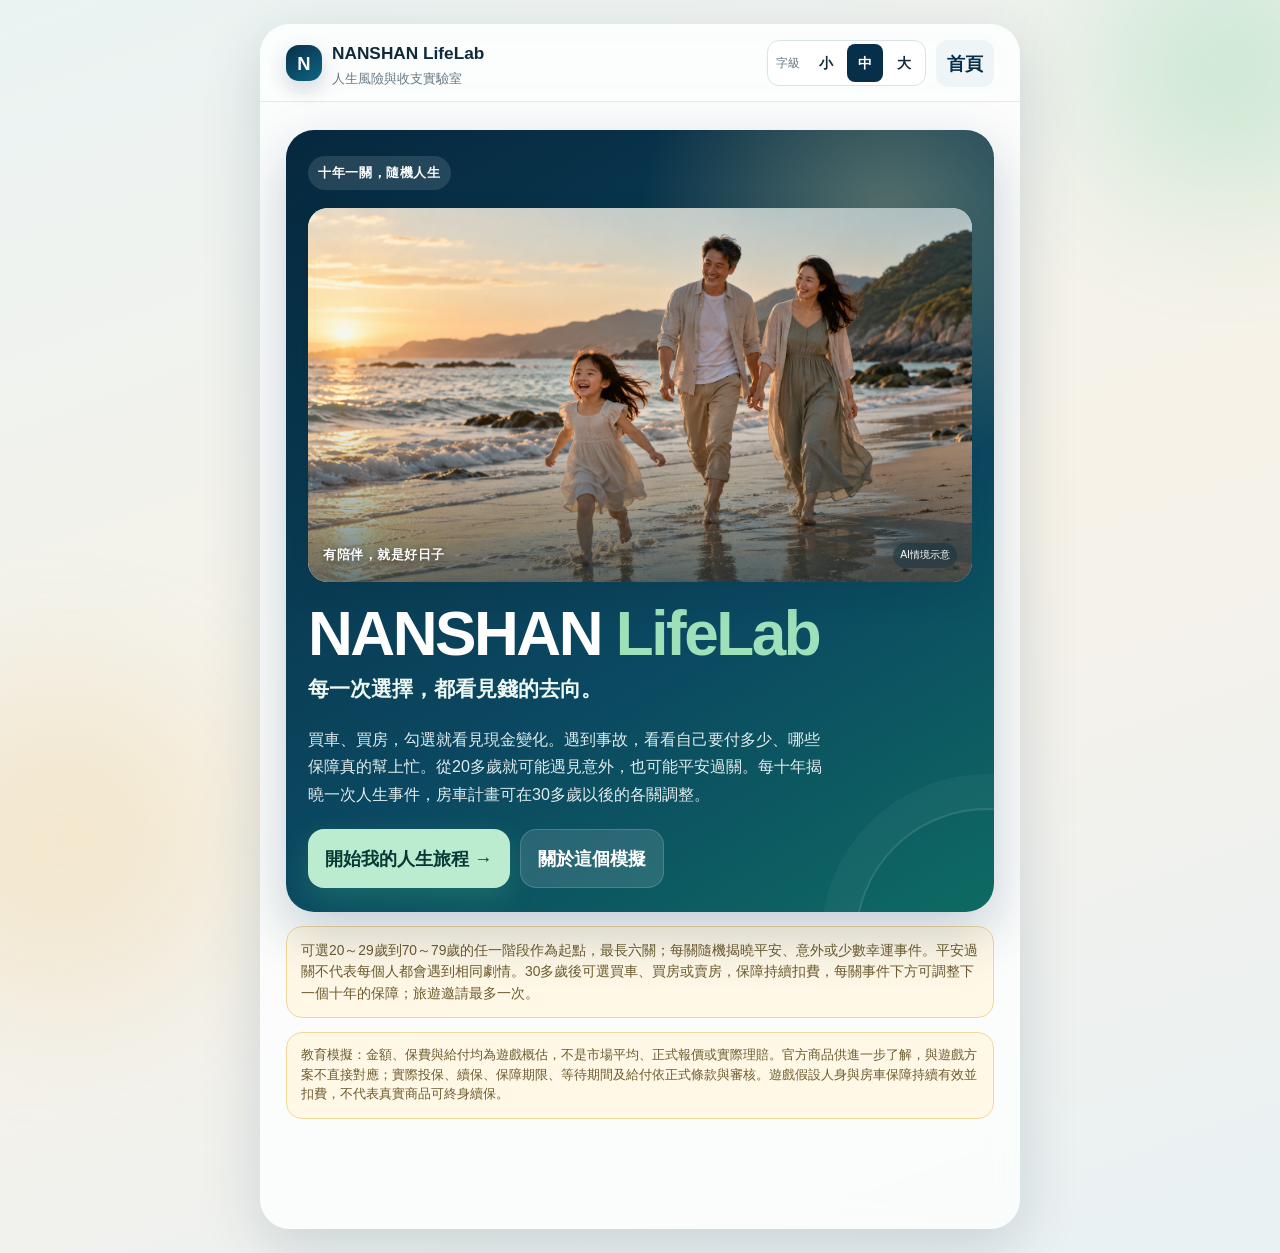
==== commit c19b6612: "Add persistent small medium and large text controls" ====
--- a/index.html
+++ b/index.html
@@ -8,15 +8,15 @@
   <title>NANSHAN LifeLab｜AI 百歲人生風險實驗室</title>
   <link rel="manifest" href="./site.webmanifest" />
   <link rel="icon" href="./icon.svg" />
-  <link rel="stylesheet" href="./styles.css?v=20261029-keep-coverage-open6" />
+  <link rel="stylesheet" href="./styles.css?v=20261029-text-size7" />
 </head>
 <body>
   <div class="ambient ambient-a"></div>
   <div class="ambient ambient-b"></div>
   <main id="app" class="app-shell" aria-live="polite"></main>
   <noscript>此 Demo 需要 JavaScript 才能執行。</noscript>
-  <script src="./data.js?v=20261029-keep-coverage-open6"></script>
-  <script src="./app.js?v=20261029-keep-coverage-open6"></script>
+  <script src="./data.js?v=20261029-text-size7"></script>
+  <script src="./app.js?v=20261029-text-size7"></script>
 </body>
 </html>
 
--- a/styles.css
+++ b/styles.css
@@ -4,55 +4,64 @@
 button,input,select{font:inherit}button{cursor:pointer}a{color:inherit}.ambient{position:fixed;border-radius:999px;filter:blur(70px);opacity:.24;z-index:-1}.ambient-a{width:260px;height:260px;background:#5BC88B;top:-60px;right:-80px}.ambient-b{width:320px;height:320px;background:#E8C77E;bottom:-100px;left:-100px}
 .app-shell{width:min(100%,760px);min-height:100vh;margin:auto;background:rgba(252,253,253,.9);backdrop-filter:blur(14px);box-shadow:var(--shadow);position:relative}
 .topbar{position:sticky;top:0;z-index:30;padding:14px 18px 12px;display:flex;align-items:center;justify-content:space-between;background:rgba(252,253,253,.9);backdrop-filter:blur(16px);border-bottom:1px solid rgba(216,227,232,.75)}
-.brand-mini{display:flex;gap:10px;align-items:center}.brand-mark{width:36px;height:36px;border-radius:13px;background:linear-gradient(145deg,var(--navy),#0D6584);display:grid;place-items:center;color:white;font-weight:900;box-shadow:0 8px 20px rgba(8,47,73,.18)}.brand-mini strong{font-size:15px}.brand-mini small{display:block;color:var(--muted);font-size:11px;margin-top:1px}.icon-btn{border:0;background:#EFF4F6;border-radius:12px;padding:9px 11px;color:var(--navy);font-weight:800}
+.brand-mini{display:flex;gap:10px;align-items:center}.brand-mark{width:36px;height:36px;border-radius:13px;background:linear-gradient(145deg,var(--navy),#0D6584);display:grid;place-items:center;color:white;font-weight:900;box-shadow:0 8px 20px rgba(8,47,73,.18)}.brand-mini strong{font-size:calc(15px * var(--text-scale,1.15))}.brand-mini small{display:block;color:var(--muted);font-size:calc(11px * var(--text-scale,1.15));margin-top:1px}.icon-btn{border:0;background:#EFF4F6;border-radius:12px;padding:9px 11px;color:var(--navy);font-weight:800}
 .screen{padding:22px 18px 96px}.hero{border-radius:28px;padding:26px 22px 24px;color:white;overflow:hidden;position:relative;background:radial-gradient(circle at 85% 12%,rgba(255,229,164,.32),transparent 27%),linear-gradient(150deg,#06283E 0%,#0B4861 62%,#0E6A62 100%);box-shadow:0 22px 54px rgba(8,47,73,.22)}.hero:after{content:"";position:absolute;width:260px;height:260px;border:2px solid rgba(255,255,255,.13);border-radius:50%;right:-125px;bottom:-160px;box-shadow:0 0 0 34px rgba(255,255,255,.04)}
-.eyebrow{display:inline-flex;align-items:center;gap:7px;padding:7px 10px;border-radius:999px;background:rgba(255,255,255,.12);font-size:11px;font-weight:800;letter-spacing:.05em}.hero h1{font-size:clamp(31px,9vw,54px);line-height:.98;margin:18px 0 8px;letter-spacing:-.04em}.hero h1 span{color:#9DE0B9}.hero h2{font-size:18px;margin:0 0 20px;font-weight:650;color:#EDF7F2}.hero p{line-height:1.72;color:#E0ECED;font-size:14px;max-width:520px}.hero-quote{margin-top:19px;padding:14px 16px;border-left:3px solid #9DE0B9;background:rgba(255,255,255,.08);border-radius:0 16px 16px 0;font-weight:800;line-height:1.55}
+.eyebrow{display:inline-flex;align-items:center;gap:7px;padding:7px 10px;border-radius:999px;background:rgba(255,255,255,.12);font-size:calc(11px * var(--text-scale,1.15));font-weight:800;letter-spacing:.05em}.hero h1{font-size:calc(clamp(31px,9vw,54px) * var(--text-scale,1.15));line-height:.98;margin:18px 0 8px;letter-spacing:-.04em}.hero h1 span{color:#9DE0B9}.hero h2{font-size:calc(18px * var(--text-scale,1.15));margin:0 0 20px;font-weight:650;color:#EDF7F2}.hero p{line-height:1.72;color:#E0ECED;font-size:calc(14px * var(--text-scale,1.15));max-width:520px}.hero-quote{margin-top:19px;padding:14px 16px;border-left:3px solid #9DE0B9;background:rgba(255,255,255,.08);border-radius:0 16px 16px 0;font-weight:800;line-height:1.55}
 .cta-row{display:flex;gap:10px;flex-wrap:wrap;margin-top:20px}.btn{border:0;border-radius:16px;padding:14px 17px;font-weight:850;transition:.2s transform,.2s box-shadow;display:inline-flex;align-items:center;justify-content:center;gap:8px}.btn:active{transform:scale(.98)}.btn-primary{background:#BCECCF;color:#073A36;box-shadow:0 10px 28px rgba(83,204,137,.22)}.btn-secondary{background:rgba(255,255,255,.12);color:white;border:1px solid rgba(255,255,255,.16)}.btn-dark{background:var(--navy);color:white}.btn-ghost{background:#EEF4F5;color:var(--navy)}.btn-block{width:100%}
-.section-title{margin:28px 2px 12px;display:flex;align-items:flex-end;justify-content:space-between;gap:12px}.section-title h3{font-size:19px;margin:0}.section-title p{margin:3px 0 0;color:var(--muted);font-size:12px}
-.grid-3{display:grid;grid-template-columns:repeat(3,1fr);gap:10px}.feature-card{background:white;border:1px solid var(--line);padding:15px 12px;border-radius:20px;min-height:136px}.feature-icon{font-size:24px}.feature-card b{display:block;margin:9px 0 5px;font-size:13px}.feature-card p{font-size:11px;line-height:1.5;margin:0;color:var(--muted)}
-.notice{margin-top:14px;padding:13px 14px;border-radius:16px;background:#FFF8E7;border:1px solid #F0D89D;color:#6E5B2D;font-size:12px;line-height:1.55}
-.form-card,.card{background:white;border:1px solid var(--line);border-radius:22px;padding:18px;box-shadow:0 8px 24px rgba(8,47,73,.05)}.form-card+.form-card{margin-top:12px}.field{margin-bottom:14px}.field:last-child{margin-bottom:0}.field label{display:block;font-weight:800;font-size:13px;margin-bottom:7px}.field small{color:var(--muted);font-size:11px}.input,.select{width:100%;border:1px solid #CBD9DF;border-radius:14px;padding:13px 14px;background:#FBFDFD;color:var(--ink);outline:none}.input:focus,.select:focus{border-color:#56B783;box-shadow:0 0 0 3px rgba(86,183,131,.12)}
-.chips{display:flex;gap:8px;flex-wrap:wrap}.chip{border:1px solid var(--line);background:white;border-radius:999px;padding:9px 11px;color:#506773;font-weight:750;font-size:12px}.chip.active{background:#E4F6EC;color:#0B6A46;border-color:#89D4AA}
-.progress-wrap{margin:6px 0 16px}.progress-head{display:flex;justify-content:space-between;gap:8px;font-size:11px;color:var(--muted);margin-bottom:7px}.progress{height:8px;border-radius:999px;background:#E5ECEF;overflow:hidden}.progress>div{height:100%;background:linear-gradient(90deg,var(--green),#76D7A3);transition:.4s}
-.timeline-strip{display:flex;gap:7px;overflow:auto;padding:1px 1px 10px;scrollbar-width:none}.timeline-strip::-webkit-scrollbar{display:none}.timeline-dot{min-width:66px;border-radius:14px;background:#EFF4F4;padding:9px 8px;text-align:center;border:1px solid transparent}.timeline-dot b{display:block;font-size:11px}.timeline-dot span{font-size:10px;color:var(--muted)}.timeline-dot.current{background:#E5F5EC;border-color:#82D0A3;color:#0B6A46}.timeline-dot.done{background:#E8EEF2;color:var(--navy)}
-.event-hero{border-radius:25px;padding:22px;color:white;position:relative;overflow:hidden;min-height:220px;background:linear-gradient(140deg,#092E46,#0A5970 70%,#2E876B)}.event-emoji{font-size:43px}.event-stage{font-size:11px;font-weight:800;opacity:.78;margin-top:13px}.event-hero h2{font-size:27px;line-height:1.14;margin:5px 0 9px}.event-hero p{font-size:13px;line-height:1.65;color:#E2F0F1;margin:0}
-.cost-banner{margin-top:14px;display:flex;align-items:center;justify-content:space-between;gap:12px;background:rgba(255,255,255,.10);border:1px solid rgba(255,255,255,.12);padding:12px 13px;border-radius:15px}.cost-banner span{font-size:11px;color:#D6E8EA}.cost-banner b{font-size:20px}
-.choice-title{font-size:15px;margin:20px 2px 10px;font-weight:900}.choice-grid{display:grid;grid-template-columns:1fr;gap:10px}.choice{border:1.5px solid var(--line);background:white;border-radius:20px;padding:16px;text-align:left;position:relative}.choice:hover{border-color:#A8C9D2}.choice.selected{border-color:#55BD82;background:#F0FAF5;box-shadow:0 10px 28px rgba(22,163,106,.08)}.choice .tag{display:inline-block;border-radius:999px;padding:5px 8px;background:#EEF3F5;color:#526976;font-size:10px;font-weight:900}.choice.selected .tag{background:#DDF5E7;color:#0D744B}.choice h4{font-size:15px;margin:10px 0 5px}.choice p{font-size:12px;line-height:1.55;color:var(--muted);margin:0}.money-row{display:flex;gap:12px;margin-top:11px}.money-row div{flex:1;background:#F5F8F9;border-radius:13px;padding:9px}.money-row span{display:block;color:var(--muted);font-size:10px}.money-row b{font-size:14px}
-.result-flash{margin-top:12px;border-radius:18px;padding:15px;background:linear-gradient(120deg,#EAF8F0,#F9F7ED);border:1px solid #CFE8D9}.result-flash strong{display:block;font-size:14px}.result-flash p{font-size:12px;color:var(--muted);line-height:1.6;margin:5px 0 0}
-.product-card{margin-top:15px;background:#0A354F;color:white;border-radius:20px;padding:16px}.product-card .label{font-size:10px;color:#A5DCC0;font-weight:900;letter-spacing:.04em}.product-card h4{margin:6px 0 6px;font-size:16px}.product-card p{font-size:11px;line-height:1.6;color:#D8E6EA;margin:0}.product-card a{display:inline-flex;margin-top:10px;color:#BCECCF;font-size:12px;font-weight:850;text-decoration:none}.product-card .legal{margin-top:9px;font-size:9.5px;color:#AFC1C8}
+.section-title{margin:28px 2px 12px;display:flex;align-items:flex-end;justify-content:space-between;gap:12px}.section-title h3{font-size:calc(19px * var(--text-scale,1.15));margin:0}.section-title p{margin:3px 0 0;color:var(--muted);font-size:calc(12px * var(--text-scale,1.15))}
+.grid-3{display:grid;grid-template-columns:repeat(3,1fr);gap:10px}.feature-card{background:white;border:1px solid var(--line);padding:15px 12px;border-radius:20px;min-height:136px}.feature-icon{font-size:calc(24px * var(--text-scale,1.15))}.feature-card b{display:block;margin:9px 0 5px;font-size:calc(13px * var(--text-scale,1.15))}.feature-card p{font-size:calc(11px * var(--text-scale,1.15));line-height:1.5;margin:0;color:var(--muted)}
+.notice{margin-top:14px;padding:13px 14px;border-radius:16px;background:#FFF8E7;border:1px solid #F0D89D;color:#6E5B2D;font-size:calc(12px * var(--text-scale,1.15));line-height:1.55}
+.form-card,.card{background:white;border:1px solid var(--line);border-radius:22px;padding:18px;box-shadow:0 8px 24px rgba(8,47,73,.05)}.form-card+.form-card{margin-top:12px}.field{margin-bottom:14px}.field:last-child{margin-bottom:0}.field label{display:block;font-weight:800;font-size:calc(13px * var(--text-scale,1.15));margin-bottom:7px}.field small{color:var(--muted);font-size:calc(11px * var(--text-scale,1.15))}.input,.select{width:100%;border:1px solid #CBD9DF;border-radius:14px;padding:13px 14px;background:#FBFDFD;color:var(--ink);outline:none}.input:focus,.select:focus{border-color:#56B783;box-shadow:0 0 0 3px rgba(86,183,131,.12)}
+.chips{display:flex;gap:8px;flex-wrap:wrap}.chip{border:1px solid var(--line);background:white;border-radius:999px;padding:9px 11px;color:#506773;font-weight:750;font-size:calc(12px * var(--text-scale,1.15))}.chip.active{background:#E4F6EC;color:#0B6A46;border-color:#89D4AA}
+.progress-wrap{margin:6px 0 16px}.progress-head{display:flex;justify-content:space-between;gap:8px;font-size:calc(11px * var(--text-scale,1.15));color:var(--muted);margin-bottom:7px}.progress{height:8px;border-radius:999px;background:#E5ECEF;overflow:hidden}.progress>div{height:100%;background:linear-gradient(90deg,var(--green),#76D7A3);transition:.4s}
+.timeline-strip{display:flex;gap:7px;overflow:auto;padding:1px 1px 10px;scrollbar-width:none}.timeline-strip::-webkit-scrollbar{display:none}.timeline-dot{min-width:66px;border-radius:14px;background:#EFF4F4;padding:9px 8px;text-align:center;border:1px solid transparent}.timeline-dot b{display:block;font-size:calc(11px * var(--text-scale,1.15))}.timeline-dot span{font-size:calc(10px * var(--text-scale,1.15));color:var(--muted)}.timeline-dot.current{background:#E5F5EC;border-color:#82D0A3;color:#0B6A46}.timeline-dot.done{background:#E8EEF2;color:var(--navy)}
+.event-hero{border-radius:25px;padding:22px;color:white;position:relative;overflow:hidden;min-height:220px;background:linear-gradient(140deg,#092E46,#0A5970 70%,#2E876B)}.event-emoji{font-size:calc(43px * var(--text-scale,1.15))}.event-stage{font-size:calc(11px * var(--text-scale,1.15));font-weight:800;opacity:.78;margin-top:13px}.event-hero h2{font-size:calc(27px * var(--text-scale,1.15));line-height:1.14;margin:5px 0 9px}.event-hero p{font-size:calc(13px * var(--text-scale,1.15));line-height:1.65;color:#E2F0F1;margin:0}
+.cost-banner{margin-top:14px;display:flex;align-items:center;justify-content:space-between;gap:12px;background:rgba(255,255,255,.10);border:1px solid rgba(255,255,255,.12);padding:12px 13px;border-radius:15px}.cost-banner span{font-size:calc(11px * var(--text-scale,1.15));color:#D6E8EA}.cost-banner b{font-size:calc(20px * var(--text-scale,1.15))}
+.choice-title{font-size:calc(15px * var(--text-scale,1.15));margin:20px 2px 10px;font-weight:900}.choice-grid{display:grid;grid-template-columns:1fr;gap:10px}.choice{border:1.5px solid var(--line);background:white;border-radius:20px;padding:16px;text-align:left;position:relative}.choice:hover{border-color:#A8C9D2}.choice.selected{border-color:#55BD82;background:#F0FAF5;box-shadow:0 10px 28px rgba(22,163,106,.08)}.choice .tag{display:inline-block;border-radius:999px;padding:5px 8px;background:#EEF3F5;color:#526976;font-size:calc(10px * var(--text-scale,1.15));font-weight:900}.choice.selected .tag{background:#DDF5E7;color:#0D744B}.choice h4{font-size:calc(15px * var(--text-scale,1.15));margin:10px 0 5px}.choice p{font-size:calc(12px * var(--text-scale,1.15));line-height:1.55;color:var(--muted);margin:0}.money-row{display:flex;gap:12px;margin-top:11px}.money-row div{flex:1;background:#F5F8F9;border-radius:13px;padding:9px}.money-row span{display:block;color:var(--muted);font-size:calc(10px * var(--text-scale,1.15))}.money-row b{font-size:calc(14px * var(--text-scale,1.15))}
+.result-flash{margin-top:12px;border-radius:18px;padding:15px;background:linear-gradient(120deg,#EAF8F0,#F9F7ED);border:1px solid #CFE8D9}.result-flash strong{display:block;font-size:calc(14px * var(--text-scale,1.15))}.result-flash p{font-size:calc(12px * var(--text-scale,1.15));color:var(--muted);line-height:1.6;margin:5px 0 0}
+.product-card{margin-top:15px;background:#0A354F;color:white;border-radius:20px;padding:16px}.product-card .label{font-size:calc(10px * var(--text-scale,1.15));color:#A5DCC0;font-weight:900;letter-spacing:.04em}.product-card h4{margin:6px 0 6px;font-size:calc(16px * var(--text-scale,1.15))}.product-card p{font-size:calc(11px * var(--text-scale,1.15));line-height:1.6;color:#D8E6EA;margin:0}.product-card a{display:inline-flex;margin-top:10px;color:#BCECCF;font-size:calc(12px * var(--text-scale,1.15));font-weight:850;text-decoration:none}.product-card .legal{margin-top:9px;font-size:calc(9.5px * var(--text-scale,1.15));color:#AFC1C8}
 .nextbar{position:sticky;bottom:0;background:linear-gradient(180deg,rgba(252,253,253,0),rgba(252,253,253,.95) 26%,#FCFDFD 60%);padding:20px 18px calc(14px + env(safe-area-inset-bottom));margin:0 -18px -96px}
-.summary-hero{background:linear-gradient(145deg,#06283E,#0B5E5D);color:white;border-radius:26px;padding:22px}.summary-hero small{color:#B9D2D7}.summary-hero h2{font-size:28px;margin:5px 0 3px}.summary-hero p{font-size:12px;line-height:1.6;color:#D9E8E9}
-.score-ring{width:136px;height:136px;border-radius:50%;margin:18px auto 8px;display:grid;place-items:center;position:relative;background:conic-gradient(#65D197 0 var(--score),rgba(255,255,255,.13) var(--score) 100%)}.score-ring:after{content:"";position:absolute;inset:12px;border-radius:50%;background:#0A3C50}.score-ring div{z-index:1;text-align:center}.score-ring b{font-size:34px;display:block}.score-ring span{font-size:10px;color:#BFD7D8}
-.compare-grid{display:grid;grid-template-columns:1fr 1fr;gap:10px;margin-top:12px}.compare{border-radius:19px;padding:16px;border:1px solid var(--line);background:white}.compare span{font-size:11px;color:var(--muted)}.compare b{display:block;font-size:21px;margin:6px 0}.compare small{font-size:10px;color:var(--muted)}.compare.good{background:#EFFAF4;border-color:#C8E9D6}.compare.bad{background:#FFF5F4;border-color:#F2D3CF}
-.breakdown{margin-top:12px}.breakdown-row{display:flex;justify-content:space-between;gap:12px;padding:11px 2px;border-bottom:1px dashed var(--line);font-size:12px}.breakdown-row:last-child{border-bottom:0}.life-path{display:grid;gap:8px;margin-top:12px}.life-item{display:grid;grid-template-columns:34px 1fr auto;align-items:center;gap:10px;background:white;border:1px solid var(--line);padding:11px;border-radius:16px}.life-item .ic{width:34px;height:34px;border-radius:12px;background:#EEF5F3;display:grid;place-items:center}.life-item b{font-size:12px}.life-item small{display:block;color:var(--muted);font-size:10px;margin-top:2px}.life-item .amt{font-weight:900;font-size:12px}
-.about-block h3{font-size:17px;margin:0 0 7px}.about-block p,.about-block li{font-size:12px;line-height:1.7;color:#526875}.about-block{margin-bottom:14px}.about-block ul{padding-left:18px}.source-link{display:block;padding:12px 0;border-bottom:1px solid var(--line);text-decoration:none}.source-link:last-child{border-bottom:0}.source-link b{font-size:12px}.source-link small{display:block;color:var(--muted);font-size:10px;margin-top:3px}.footer-note{text-align:center;color:#7C8E97;font-size:10px;padding:14px 14px 24px}
+.summary-hero{background:linear-gradient(145deg,#06283E,#0B5E5D);color:white;border-radius:26px;padding:22px}.summary-hero small{color:#B9D2D7}.summary-hero h2{font-size:calc(28px * var(--text-scale,1.15));margin:5px 0 3px}.summary-hero p{font-size:calc(12px * var(--text-scale,1.15));line-height:1.6;color:#D9E8E9}
+.score-ring{width:136px;height:136px;border-radius:50%;margin:18px auto 8px;display:grid;place-items:center;position:relative;background:conic-gradient(#65D197 0 var(--score),rgba(255,255,255,.13) var(--score) 100%)}.score-ring:after{content:"";position:absolute;inset:12px;border-radius:50%;background:#0A3C50}.score-ring div{z-index:1;text-align:center}.score-ring b{font-size:calc(34px * var(--text-scale,1.15));display:block}.score-ring span{font-size:calc(10px * var(--text-scale,1.15));color:#BFD7D8}
+.compare-grid{display:grid;grid-template-columns:1fr 1fr;gap:10px;margin-top:12px}.compare{border-radius:19px;padding:16px;border:1px solid var(--line);background:white}.compare span{font-size:calc(11px * var(--text-scale,1.15));color:var(--muted)}.compare b{display:block;font-size:calc(21px * var(--text-scale,1.15));margin:6px 0}.compare small{font-size:calc(10px * var(--text-scale,1.15));color:var(--muted)}.compare.good{background:#EFFAF4;border-color:#C8E9D6}.compare.bad{background:#FFF5F4;border-color:#F2D3CF}
+.breakdown{margin-top:12px}.breakdown-row{display:flex;justify-content:space-between;gap:12px;padding:11px 2px;border-bottom:1px dashed var(--line);font-size:calc(12px * var(--text-scale,1.15))}.breakdown-row:last-child{border-bottom:0}.life-path{display:grid;gap:8px;margin-top:12px}.life-item{display:grid;grid-template-columns:34px 1fr auto;align-items:center;gap:10px;background:white;border:1px solid var(--line);padding:11px;border-radius:16px}.life-item .ic{width:34px;height:34px;border-radius:12px;background:#EEF5F3;display:grid;place-items:center}.life-item b{font-size:calc(12px * var(--text-scale,1.15))}.life-item small{display:block;color:var(--muted);font-size:calc(10px * var(--text-scale,1.15));margin-top:2px}.life-item .amt{font-weight:900;font-size:calc(12px * var(--text-scale,1.15))}
+.about-block h3{font-size:calc(17px * var(--text-scale,1.15));margin:0 0 7px}.about-block p,.about-block li{font-size:calc(12px * var(--text-scale,1.15));line-height:1.7;color:#526875}.about-block{margin-bottom:14px}.about-block ul{padding-left:18px}.source-link{display:block;padding:12px 0;border-bottom:1px solid var(--line);text-decoration:none}.source-link:last-child{border-bottom:0}.source-link b{font-size:calc(12px * var(--text-scale,1.15))}.source-link small{display:block;color:var(--muted);font-size:calc(10px * var(--text-scale,1.15));margin-top:3px}.footer-note{text-align:center;color:#7C8E97;font-size:calc(10px * var(--text-scale,1.15));padding:14px 14px 24px}
 @media(min-width:620px){body{padding:24px}.app-shell{min-height:calc(100vh - 48px);border-radius:30px;overflow:hidden}.screen{padding:28px 26px 110px}.topbar{padding-left:26px;padding-right:26px}.choice-grid{grid-template-columns:1fr 1fr}.nextbar{margin-left:-26px;margin-right:-26px}}
 @media(max-width:420px){.grid-3{grid-template-columns:1fr}.feature-card{min-height:auto;display:grid;grid-template-columns:36px 1fr;column-gap:8px}.feature-card .feature-icon{grid-row:1/3}.feature-card b{margin-top:0}}
 
-.plan-list{display:grid;gap:10px}.plan-card{display:flex;gap:12px;align-items:flex-start;cursor:pointer}.plan-card input{width:22px;height:22px;accent-color:var(--green);flex-shrink:0}.plan-card b{font-size:14px}.plan-card p{font-size:13px;margin:8px 0;color:var(--ink)}.plan-card small{font-size:11px;color:var(--muted);line-height:1.6}.final-balance{font-size:clamp(28px,7vw,46px);font-weight:900;margin:20px 0}.cost-banner b{display:block}.nextbar .btn+.btn{margin-top:8px}.breakdown-row b{text-align:right;white-space:nowrap}.compare b{overflow-wrap:anywhere}.life-item .amt{text-align:right}@media(max-width:420px){.life-item{grid-template-columns:30px 1fr}.life-item .amt{grid-column:2;text-align:left}.compare-grid{grid-template-columns:1fr}.breakdown-row{font-size:11px}}
+.plan-list{display:grid;gap:10px}.plan-card{display:flex;gap:12px;align-items:flex-start;cursor:pointer}.plan-card input{width:22px;height:22px;accent-color:var(--green);flex-shrink:0}.plan-card b{font-size:calc(14px * var(--text-scale,1.15))}.plan-card p{font-size:calc(13px * var(--text-scale,1.15));margin:8px 0;color:var(--ink)}.plan-card small{font-size:calc(11px * var(--text-scale,1.15));color:var(--muted);line-height:1.6}.final-balance{font-size:calc(clamp(28px,7vw,46px) * var(--text-scale,1.15));font-weight:900;margin:20px 0}.cost-banner b{display:block}.nextbar .btn+.btn{margin-top:8px}.breakdown-row b{text-align:right;white-space:nowrap}.compare b{overflow-wrap:anywhere}.life-item .amt{text-align:right}@media(max-width:420px){.life-item{grid-template-columns:30px 1fr}.life-item .amt{grid-column:2;text-align:left}.compare-grid{grid-template-columns:1fr}.breakdown-row{font-size:calc(11px * var(--text-scale,1.15))}}
 
 /* Illustrated scenes and motion */
-.scene-art{height:156px;position:relative;overflow:hidden;border-radius:20px;background:linear-gradient(135deg,#0b4b61,#187e73);margin-bottom:20px;isolation:isolate}.scene-landscape{position:absolute;inset:0;width:100%;height:100%}.scene-symbol{position:absolute;font-size:76px;left:52%;top:30px;filter:drop-shadow(0 12px 12px #06283e55);animation:float-scene 4s ease-in-out infinite}.scene-orbit{position:absolute;width:160px;height:160px;border:1px solid #bceccf44;border-radius:50%;left:45%;top:5px}.orbit-two{width:210px;height:210px;top:-20px;left:40%}.scene-spark{position:absolute;color:#ffe3a4;font-size:26px;animation:twinkle 3s ease-in-out infinite}.spark-one{left:38%;top:34px}.spark-two{left:80%;top:95px;animation-delay:1s}.screen{animation:enter-screen .35s ease-out}.coverage-card{margin-bottom:10px}.coverage-head{display:flex;justify-content:space-between;gap:8px;align-items:center}.coverage-card p{font-size:12px;line-height:1.6;color:var(--muted)}.coverage-card small{font-size:11px}.coverage-card a{display:inline-block;font-size:12px;color:#087451;margin-top:8px}.status-pill{font-size:10px;white-space:nowrap;background:#e5f5ec;color:#0b6a46;border-radius:99px;padding:5px 8px}.result-flash{animation:enter-screen .5s ease-out}.hero .scene-art{margin-top:16px}.plan-card:has(input:checked){border-color:#73bf96;background:#f0faf5}@keyframes float-scene{0%,100%{transform:translateY(0) rotate(-4deg)}50%{transform:translateY(-9px) rotate(4deg)}}@keyframes twinkle{0%,100%{opacity:.4;transform:scale(.85)}50%{opacity:1;transform:scale(1.15)}}@keyframes enter-screen{from{opacity:0;transform:translateY(10px)}to{opacity:1;transform:translateY(0)}}@media(prefers-reduced-motion:reduce){*,*::before,*::after{animation:none!important;transition:none!important;scroll-behavior:auto!important}}
+.scene-art{height:156px;position:relative;overflow:hidden;border-radius:20px;background:linear-gradient(135deg,#0b4b61,#187e73);margin-bottom:20px;isolation:isolate}.scene-landscape{position:absolute;inset:0;width:100%;height:100%}.scene-symbol{position:absolute;font-size:calc(76px * var(--text-scale,1.15));left:52%;top:30px;filter:drop-shadow(0 12px 12px #06283e55);animation:float-scene 4s ease-in-out infinite}.scene-orbit{position:absolute;width:160px;height:160px;border:1px solid #bceccf44;border-radius:50%;left:45%;top:5px}.orbit-two{width:210px;height:210px;top:-20px;left:40%}.scene-spark{position:absolute;color:#ffe3a4;font-size:calc(26px * var(--text-scale,1.15));animation:twinkle 3s ease-in-out infinite}.spark-one{left:38%;top:34px}.spark-two{left:80%;top:95px;animation-delay:1s}.screen{animation:enter-screen .35s ease-out}.coverage-card{margin-bottom:10px}.coverage-head{display:flex;justify-content:space-between;gap:8px;align-items:center}.coverage-card p{font-size:calc(12px * var(--text-scale,1.15));line-height:1.6;color:var(--muted)}.coverage-card small{font-size:calc(11px * var(--text-scale,1.15))}.coverage-card a{display:inline-block;font-size:calc(12px * var(--text-scale,1.15));color:#087451;margin-top:8px}.status-pill{font-size:calc(10px * var(--text-scale,1.15));white-space:nowrap;background:#e5f5ec;color:#0b6a46;border-radius:99px;padding:5px 8px}.result-flash{animation:enter-screen .5s ease-out}.hero .scene-art{margin-top:16px}.plan-card:has(input:checked){border-color:#73bf96;background:#f0faf5}@keyframes float-scene{0%,100%{transform:translateY(0) rotate(-4deg)}50%{transform:translateY(-9px) rotate(4deg)}}@keyframes twinkle{0%,100%{opacity:.4;transform:scale(.85)}50%{opacity:1;transform:scale(1.15)}}@keyframes enter-screen{from{opacity:0;transform:translateY(10px)}to{opacity:1;transform:translateY(0)}}@media(prefers-reduced-motion:reduce){*,*::before,*::after{animation:none!important;transition:none!important;scroll-behavior:auto!important}}
 
-.deficit{color:#b42318!important}.summary-hero .deficit{color:#ff9994!important}.plan-details{flex:1;min-width:0}.plan-card .reserve-input{width:100%;height:auto;margin:7px 0 0;accent-color:auto}.reserve-label{display:block;font-size:11px;font-weight:700;margin-top:12px}.rate-reference{background:#f1f6f7;padding:10px;border-radius:10px}.official-link{display:inline-block;margin-top:10px;font-size:12px;color:#087451}#advice p{margin-bottom:0}.coverage-head{flex-wrap:wrap}
+.deficit{color:#b42318!important}.summary-hero .deficit{color:#ff9994!important}.plan-details{flex:1;min-width:0}.plan-card .reserve-input{width:100%;height:auto;margin:7px 0 0;accent-color:auto}.reserve-label{display:block;font-size:calc(11px * var(--text-scale,1.15));font-weight:700;margin-top:12px}.rate-reference{background:#f1f6f7;padding:10px;border-radius:10px}.official-link{display:inline-block;margin-top:10px;font-size:calc(12px * var(--text-scale,1.15));color:#087451}#advice p{margin-bottom:0}.coverage-head{flex-wrap:wrap}
 
-.travel-task{border-color:#e5b85c;background:#fffcf3}.about-block label{display:block;font-size:13px;font-weight:700;margin:12px 0 8px}.about-block input[type=checkbox]{width:20px;height:20px;vertical-align:middle;accent-color:var(--green)}.about-block small{display:block;font-size:11px;line-height:1.7;color:var(--muted);margin-top:10px}.reserve-label small{display:block;font-weight:400;color:var(--muted);margin-top:6px}
+.travel-task{border-color:#e5b85c;background:#fffcf3}.about-block label{display:block;font-size:calc(13px * var(--text-scale,1.15));font-weight:700;margin:12px 0 8px}.about-block input[type=checkbox]{width:20px;height:20px;vertical-align:middle;accent-color:var(--green)}.about-block small{display:block;font-size:calc(11px * var(--text-scale,1.15));line-height:1.7;color:var(--muted);margin-top:10px}.reserve-label small{display:block;font-weight:400;color:var(--muted);margin-top:6px}
 
-.balance-panel{margin:16px 0;padding:18px 20px;border-radius:19px;background:#edf7f2;border:1px solid #c8e5d5}.balance-panel span{display:block;font-size:12px;color:var(--muted)}.balance-panel strong{display:block;font-size:clamp(24px,6vw,34px);margin-top:7px;color:var(--navy)}.balance-panel small{display:block;font-size:11px;margin-top:8px;color:var(--muted)}.page-copy{font-size:14px;line-height:1.8;color:#526875;margin:20px 2px}.compact-notice{font-size:11px}.journey-screen .nextbar .btn+.btn{background:#eaf0f3;color:var(--navy)}.breakdown:empty{display:none}
+.balance-panel{margin:16px 0;padding:18px 20px;border-radius:19px;background:#edf7f2;border:1px solid #c8e5d5}.balance-panel span{display:block;font-size:calc(12px * var(--text-scale,1.15));color:var(--muted)}.balance-panel strong{display:block;font-size:calc(clamp(24px,6vw,34px) * var(--text-scale,1.15));margin-top:7px;color:var(--navy)}.balance-panel small{display:block;font-size:calc(11px * var(--text-scale,1.15));margin-top:8px;color:var(--muted)}.page-copy{font-size:calc(14px * var(--text-scale,1.15));line-height:1.8;color:#526875;margin:20px 2px}.compact-notice{font-size:calc(11px * var(--text-scale,1.15))}.journey-screen .nextbar .btn+.btn{background:#eaf0f3;color:var(--navy)}.breakdown:empty{display:none}
 /* One event, one page: live purchases and contrasting accident outcomes. */
-.funds-strip{display:grid;grid-template-columns:1fr 1fr;gap:12px;margin-top:18px}.funds-strip>div{background:#f1f5f7;border:1px solid var(--line);border-radius:16px;padding:14px}.funds-strip span{display:block;font-size:11px;color:var(--muted)}.funds-strip b{display:block;font-size:20px;margin-top:6px}.purchase-toggle{display:flex!important;align-items:center;gap:12px;font-weight:800;font-size:16px!important}.purchase-toggle input{width:24px;height:24px;accent-color:var(--green);flex-shrink:0}.purchase-card{margin-top:14px}.purchase-card p{font-size:13px;line-height:1.7;color:var(--muted)}.purchase-card label:not(.purchase-toggle){display:block;font-size:12px;font-weight:800;margin:14px 0 8px}.purchase-feedback{padding:12px;background:#fff5e5;border-radius:12px}.live-balance{transition:background .25s}.policy-details{margin-top:12px;background:white;border:1px solid var(--line);border-radius:15px;overflow:hidden}.policy-details summary{padding:14px 16px;cursor:pointer;font-size:13px;font-weight:800;list-style:disclosure-closed}.policy-details[open] summary{border-bottom:1px solid var(--line)}.policy-details summary small{display:block;margin-top:5px;font-size:10px;font-weight:500;color:#087451}.policy-body{padding:15px 16px;font-size:12px;line-height:1.8}.policy-body ul{padding-left:18px;color:#526875}.policy-body a{display:block;color:#087451;font-weight:800;margin:10px 0}.policy-body small{display:block;font-size:10px;color:var(--muted)}.impact-panel{margin-top:18px;padding:24px 20px;border-radius:24px;position:relative;overflow:hidden;text-align:center}.impact-panel h3{font-size:21px;margin:8px 0 16px}.impact-symbol{display:block;font-size:44px}.heartbreak{background:linear-gradient(145deg,#fff0ed,#ffe2df);border:1px solid #efb8b3;color:#8f251e;animation:bill-hit .6s ease-out}.heartbreak .impact-symbol{animation:heart-drop .9s ease-out}.protected{background:linear-gradient(145deg,#e3f7ed,#f4fcf5);border:1px solid #8accaa;color:#0b6546}.protected .impact-symbol{animation:shield-arrive .7s ease-out}.bill-amount{font-size:34px;font-weight:900;letter-spacing:-.04em}.out-of-pocket{border-top:1px solid #9993;margin-top:18px;padding-top:16px;font-size:13px}.out-of-pocket strong{display:block;font-size:28px;margin-top:5px;color:#b42318}.used-insurance{background:#ffffffa8;border-radius:14px;padding:10px 12px;text-align:left}.used-insurance>div{display:flex;justify-content:space-between;gap:10px;padding:7px 0;font-size:12px}.impact-footnote{font-size:10px!important;line-height:1.6;opacity:.8}.lucky{background:#fff8da;color:#795a0c}.lucky strong{display:block;font-size:32px;margin-top:10px}.event-heartbreak .event-hero{background:linear-gradient(145deg,#4e2536,#874844)}.event-heartbreak .scene-art{background:linear-gradient(135deg,#592b3b,#9c5149)}.event-protected .event-hero{background:linear-gradient(145deg,#0b3948,#0e745a)}.trip-resolved{margin-top:16px;padding:18px;background:#edf5fa;border:1px solid var(--line);border-radius:18px;font-weight:800;font-size:15px;line-height:1.7}.plan-card .policy-details{width:100%}.compact-event .event-hero h2{margin-top:8px}@keyframes bill-hit{0%{transform:translateY(-10px);opacity:0}50%{transform:translateX(-5px)}65%{transform:translateX(5px)}100%{transform:none;opacity:1}}@keyframes heart-drop{0%{transform:translateY(-20px) rotate(-12deg);opacity:0}100%{transform:translateY(0) rotate(0);opacity:1}}@keyframes shield-arrive{0%{transform:scale(.5);opacity:0}70%{transform:scale(1.1)}100%{transform:scale(1);opacity:1}}@media(max-width:420px){.funds-strip{gap:8px}.funds-strip>div{padding:11px}.funds-strip b{font-size:17px}.bill-amount{font-size:29px}.used-insurance>div{font-size:11px}}@media(prefers-reduced-motion:reduce){.impact-panel,.impact-symbol{animation:none!important}}
+.funds-strip{display:grid;grid-template-columns:1fr 1fr;gap:12px;margin-top:18px}.funds-strip>div{background:#f1f5f7;border:1px solid var(--line);border-radius:16px;padding:14px}.funds-strip span{display:block;font-size:calc(11px * var(--text-scale,1.15));color:var(--muted)}.funds-strip b{display:block;font-size:calc(20px * var(--text-scale,1.15));margin-top:6px}.purchase-toggle{display:flex!important;align-items:center;gap:12px;font-weight:800;font-size:calc(16px * var(--text-scale,1.15))!important}.purchase-toggle input{width:24px;height:24px;accent-color:var(--green);flex-shrink:0}.purchase-card{margin-top:14px}.purchase-card p{font-size:calc(13px * var(--text-scale,1.15));line-height:1.7;color:var(--muted)}.purchase-card label:not(.purchase-toggle){display:block;font-size:calc(12px * var(--text-scale,1.15));font-weight:800;margin:14px 0 8px}.purchase-feedback{padding:12px;background:#fff5e5;border-radius:12px}.live-balance{transition:background .25s}.policy-details{margin-top:12px;background:white;border:1px solid var(--line);border-radius:15px;overflow:hidden}.policy-details summary{padding:14px 16px;cursor:pointer;font-size:calc(13px * var(--text-scale,1.15));font-weight:800;list-style:disclosure-closed}.policy-details[open] summary{border-bottom:1px solid var(--line)}.policy-details summary small{display:block;margin-top:5px;font-size:calc(10px * var(--text-scale,1.15));font-weight:500;color:#087451}.policy-body{padding:15px 16px;font-size:calc(12px * var(--text-scale,1.15));line-height:1.8}.policy-body ul{padding-left:18px;color:#526875}.policy-body a{display:block;color:#087451;font-weight:800;margin:10px 0}.policy-body small{display:block;font-size:calc(10px * var(--text-scale,1.15));color:var(--muted)}.impact-panel{margin-top:18px;padding:24px 20px;border-radius:24px;position:relative;overflow:hidden;text-align:center}.impact-panel h3{font-size:calc(21px * var(--text-scale,1.15));margin:8px 0 16px}.impact-symbol{display:block;font-size:calc(44px * var(--text-scale,1.15))}.heartbreak{background:linear-gradient(145deg,#fff0ed,#ffe2df);border:1px solid #efb8b3;color:#8f251e;animation:bill-hit .6s ease-out}.heartbreak .impact-symbol{animation:heart-drop .9s ease-out}.protected{background:linear-gradient(145deg,#e3f7ed,#f4fcf5);border:1px solid #8accaa;color:#0b6546}.protected .impact-symbol{animation:shield-arrive .7s ease-out}.bill-amount{font-size:calc(34px * var(--text-scale,1.15));font-weight:900;letter-spacing:-.04em}.out-of-pocket{border-top:1px solid #9993;margin-top:18px;padding-top:16px;font-size:calc(13px * var(--text-scale,1.15))}.out-of-pocket strong{display:block;font-size:calc(28px * var(--text-scale,1.15));margin-top:5px;color:#b42318}.used-insurance{background:#ffffffa8;border-radius:14px;padding:10px 12px;text-align:left}.used-insurance>div{display:flex;justify-content:space-between;gap:10px;padding:7px 0;font-size:calc(12px * var(--text-scale,1.15))}.impact-footnote{font-size:calc(10px * var(--text-scale,1.15))!important;line-height:1.6;opacity:.8}.lucky{background:#fff8da;color:#795a0c}.lucky strong{display:block;font-size:calc(32px * var(--text-scale,1.15));margin-top:10px}.event-heartbreak .event-hero{background:linear-gradient(145deg,#4e2536,#874844)}.event-heartbreak .scene-art{background:linear-gradient(135deg,#592b3b,#9c5149)}.event-protected .event-hero{background:linear-gradient(145deg,#0b3948,#0e745a)}.trip-resolved{margin-top:16px;padding:18px;background:#edf5fa;border:1px solid var(--line);border-radius:18px;font-weight:800;font-size:calc(15px * var(--text-scale,1.15));line-height:1.7}.plan-card .policy-details{width:100%}.compact-event .event-hero h2{margin-top:8px}@keyframes bill-hit{0%{transform:translateY(-10px);opacity:0}50%{transform:translateX(-5px)}65%{transform:translateX(5px)}100%{transform:none;opacity:1}}@keyframes heart-drop{0%{transform:translateY(-20px) rotate(-12deg);opacity:0}100%{transform:translateY(0) rotate(0);opacity:1}}@keyframes shield-arrive{0%{transform:scale(.5);opacity:0}70%{transform:scale(1.1)}100%{transform:scale(1);opacity:1}}@media(max-width:420px){.funds-strip{gap:8px}.funds-strip>div{padding:11px}.funds-strip b{font-size:calc(17px * var(--text-scale,1.15))}.bill-amount{font-size:calc(29px * var(--text-scale,1.15))}.used-insurance>div{font-size:calc(11px * var(--text-scale,1.15))}}@media(prefers-reduced-motion:reduce){.impact-panel,.impact-symbol{animation:none!important}}
 
-.surplus{color:#087443!important}.summary-hero .surplus{color:#91ecc0!important}.annual-options{margin:18px 0;border:1px solid #bedbc9;border-radius:18px;background:#f5fbf7}.annual-options>summary{padding:16px;font-size:14px;font-weight:850;cursor:pointer}.annual-options-body{padding:0 16px 16px}.annual-options-body>p{font-size:12px;color:var(--muted);line-height:1.7}.annual-options-body>label:not(.purchase-toggle){display:block;font-size:12px;font-weight:800;margin:12px 0 8px}.annual-options-body hr{border:0;border-top:1px solid var(--line);margin:18px 0}
+.surplus{color:#087443!important}.summary-hero .surplus{color:#91ecc0!important}.annual-options{margin:18px 0;border:1px solid #bedbc9;border-radius:18px;background:#f5fbf7}.annual-options>summary{padding:16px;font-size:calc(14px * var(--text-scale,1.15));font-weight:850;cursor:pointer}.annual-options-body{padding:0 16px 16px}.annual-options-body>p{font-size:calc(12px * var(--text-scale,1.15));color:var(--muted);line-height:1.7}.annual-options-body>label:not(.purchase-toggle){display:block;font-size:calc(12px * var(--text-scale,1.15));font-weight:800;margin:12px 0 8px}.annual-options-body hr{border:0;border-top:1px solid var(--line);margin:18px 0}
 
-.level-track{display:flex;gap:7px;justify-content:space-between;margin:10px 0 16px}.level-step{flex:1;text-align:center;padding:9px 3px;border:1px solid var(--line);border-radius:12px;background:#f0f4f5;color:#7a8b92;font-size:11px;font-weight:800}.level-step.active{background:#dcf4e7;color:#086943;border-color:#74c698;box-shadow:0 3px 12px #16a36a18}.level-step.complete{background:#e9f2ec;color:#307253}.peace-clear{margin:18px 0;padding:22px 18px;border:1px solid #a8d7b4;border-radius:22px;background:linear-gradient(130deg,#e3f6e9,#fff9dc);display:flex;align-items:center;gap:14px;position:relative;overflow:hidden;animation:clear-arrive .6s ease-out}.peace-medal{font-size:46px;animation:medal-pop .8s ease-out}.peace-clear b{font-size:13px;color:#246d41}.peace-clear p{font-size:20px;font-weight:900;color:#155836;margin:7px 0}.peace-clear small{font-size:10px;color:#64745d}.celebrate-spark{position:absolute;font-size:20px;color:#d7a437;pointer-events:none;animation:spark-flight 2s ease-out}.spark-a{right:12px;top:12px}.spark-b{right:40px;bottom:10px;animation-delay:.15s}.spark-c{right:60px;top:7px;animation-delay:.3s}.event-peaceful .event-hero{background:linear-gradient(140deg,#0b3c48,#18715e)}@keyframes clear-arrive{from{opacity:0;transform:translateY(12px)}to{opacity:1;transform:none}}@keyframes medal-pop{0%{transform:scale(.3) rotate(-20deg)}70%{transform:scale(1.15) rotate(8deg)}100%{transform:scale(1)}}@keyframes spark-flight{0%{opacity:0;transform:translateY(20px) scale(.5)}30%{opacity:1}100%{opacity:.7;transform:translateY(0) scale(1)}}@media(max-width:420px){.peace-clear{padding:18px 12px;gap:8px}.peace-clear p{font-size:17px}.peace-medal{font-size:34px}.level-track{gap:4px}.level-step{font-size:10px}}@media(prefers-reduced-motion:reduce){.peace-clear,.peace-medal,.celebrate-spark{animation:none!important}}
+.level-track{display:flex;gap:7px;justify-content:space-between;margin:10px 0 16px}.level-step{flex:1;text-align:center;padding:9px 3px;border:1px solid var(--line);border-radius:12px;background:#f0f4f5;color:#7a8b92;font-size:calc(11px * var(--text-scale,1.15));font-weight:800}.level-step.active{background:#dcf4e7;color:#086943;border-color:#74c698;box-shadow:0 3px 12px #16a36a18}.level-step.complete{background:#e9f2ec;color:#307253}.peace-clear{margin:18px 0;padding:22px 18px;border:1px solid #a8d7b4;border-radius:22px;background:linear-gradient(130deg,#e3f6e9,#fff9dc);display:flex;align-items:center;gap:14px;position:relative;overflow:hidden;animation:clear-arrive .6s ease-out}.peace-medal{font-size:calc(46px * var(--text-scale,1.15));animation:medal-pop .8s ease-out}.peace-clear b{font-size:calc(13px * var(--text-scale,1.15));color:#246d41}.peace-clear p{font-size:calc(20px * var(--text-scale,1.15));font-weight:900;color:#155836;margin:7px 0}.peace-clear small{font-size:calc(10px * var(--text-scale,1.15));color:#64745d}.celebrate-spark{position:absolute;font-size:calc(20px * var(--text-scale,1.15));color:#d7a437;pointer-events:none;animation:spark-flight 2s ease-out}.spark-a{right:12px;top:12px}.spark-b{right:40px;bottom:10px;animation-delay:.15s}.spark-c{right:60px;top:7px;animation-delay:.3s}.event-peaceful .event-hero{background:linear-gradient(140deg,#0b3c48,#18715e)}@keyframes clear-arrive{from{opacity:0;transform:translateY(12px)}to{opacity:1;transform:none}}@keyframes medal-pop{0%{transform:scale(.3) rotate(-20deg)}70%{transform:scale(1.15) rotate(8deg)}100%{transform:scale(1)}}@keyframes spark-flight{0%{opacity:0;transform:translateY(20px) scale(.5)}30%{opacity:1}100%{opacity:.7;transform:translateY(0) scale(1)}}@media(max-width:420px){.peace-clear{padding:18px 12px;gap:8px}.peace-clear p{font-size:calc(17px * var(--text-scale,1.15))}.peace-medal{font-size:calc(34px * var(--text-scale,1.15))}.level-track{gap:4px}.level-step{font-size:calc(10px * var(--text-scale,1.15))}}@media(prefers-reduced-motion:reduce){.peace-clear,.peace-medal,.celebrate-spark{animation:none!important}}
 
 /* Locally hosted editorial event photography. */
-.event-photo{margin:0 0 22px;position:relative;isolation:isolate;border-radius:20px;overflow:hidden;background:#dce8e5;aspect-ratio:16/9;width:100%;box-shadow:0 12px 32px #031e2a20}.event-photo img{display:block;width:100%;height:100%;object-fit:cover;transform:scale(1.015);animation:photo-reveal .7s ease-out}.event-photo::after{content:'';position:absolute;inset:0;background:linear-gradient(180deg,transparent 55%,#04243199);pointer-events:none}.event-photo figcaption{position:absolute;z-index:2;bottom:14px;left:15px;right:15px;display:flex;align-items:center;justify-content:space-between;gap:8px;color:white}.photo-kicker{font-size:11px;font-weight:800;letter-spacing:.04em;text-shadow:0 1px 6px #0008}.photo-ai{font-size:9px;padding:4px 7px;border-radius:99px;background:#062b3f66;backdrop-filter:blur(5px);white-space:nowrap}.event-hero:has(.event-photo){padding:14px 14px 24px}.event-hero:has(.event-photo) h2,.event-hero:has(.event-photo)>p{margin-left:9px;margin-right:9px}.event-hero:has(.event-photo) h2{margin-top:4px;font-size:clamp(24px,5vw,32px)}.hero>.event-photo{margin-top:18px}.event-peaceful .event-hero{background:linear-gradient(135deg,#073e45,#277d63)}.event-heartbreak .event-photo{box-shadow:0 10px 32px #3a101c33}.peace-clear{background:radial-gradient(circle at 92% 8%,#fff1b8b0,transparent 40%),linear-gradient(120deg,#e0f6e9,#f8fbe9);box-shadow:0 10px 26px #205a3210}.event-lucky .event-hero{background:linear-gradient(140deg,#365e43,#8a7738)}@keyframes photo-reveal{from{opacity:.4;transform:scale(1.055)}to{opacity:1;transform:scale(1.015)}}@media(max-width:420px){.event-photo{aspect-ratio:4/3;border-radius:16px}.event-hero:has(.event-photo){padding:10px 10px 20px}.event-photo figcaption{left:10px;right:10px;bottom:10px}.photo-kicker{font-size:10px}.photo-ai{font-size:8px}}@media(prefers-reduced-motion:reduce){.event-photo img{animation:none!important;transform:none}}
+.event-photo{margin:0 0 22px;position:relative;isolation:isolate;border-radius:20px;overflow:hidden;background:#dce8e5;aspect-ratio:16/9;width:100%;box-shadow:0 12px 32px #031e2a20}.event-photo img{display:block;width:100%;height:100%;object-fit:cover;transform:scale(1.015);animation:photo-reveal .7s ease-out}.event-photo::after{content:'';position:absolute;inset:0;background:linear-gradient(180deg,transparent 55%,#04243199);pointer-events:none}.event-photo figcaption{position:absolute;z-index:2;bottom:14px;left:15px;right:15px;display:flex;align-items:center;justify-content:space-between;gap:8px;color:white}.photo-kicker{font-size:calc(11px * var(--text-scale,1.15));font-weight:800;letter-spacing:.04em;text-shadow:0 1px 6px #0008}.photo-ai{font-size:calc(9px * var(--text-scale,1.15));padding:4px 7px;border-radius:99px;background:#062b3f66;backdrop-filter:blur(5px);white-space:nowrap}.event-hero:has(.event-photo){padding:14px 14px 24px}.event-hero:has(.event-photo) h2,.event-hero:has(.event-photo)>p{margin-left:9px;margin-right:9px}.event-hero:has(.event-photo) h2{margin-top:4px;font-size:calc(clamp(24px,5vw,32px) * var(--text-scale,1.15))}.hero>.event-photo{margin-top:18px}.event-peaceful .event-hero{background:linear-gradient(135deg,#073e45,#277d63)}.event-heartbreak .event-photo{box-shadow:0 10px 32px #3a101c33}.peace-clear{background:radial-gradient(circle at 92% 8%,#fff1b8b0,transparent 40%),linear-gradient(120deg,#e0f6e9,#f8fbe9);box-shadow:0 10px 26px #205a3210}.event-lucky .event-hero{background:linear-gradient(140deg,#365e43,#8a7738)}@keyframes photo-reveal{from{opacity:.4;transform:scale(1.055)}to{opacity:1;transform:scale(1.015)}}@media(max-width:420px){.event-photo{aspect-ratio:4/3;border-radius:16px}.event-hero:has(.event-photo){padding:10px 10px 20px}.event-photo figcaption{left:10px;right:10px;bottom:10px}.photo-kicker{font-size:calc(10px * var(--text-scale,1.15))}.photo-ai{font-size:calc(8px * var(--text-scale,1.15))}}@media(prefers-reduced-motion:reduce){.event-photo img{animation:none!important;transform:none}}
 
-.tier-options{display:grid;grid-template-columns:repeat(3,1fr);gap:9px;margin:16px 0}.tier-option{cursor:pointer;padding:14px 11px}.tier-option input{accent-color:var(--green);margin:0 0 9px}.tier-option b{display:block;font-size:13px}.tier-option small{display:block;line-height:1.65;color:var(--muted);font-size:10px;margin-top:6px}.tier-option:has(input:checked){background:#e9f8ee;border-color:#50ae79;box-shadow:0 8px 20px #08744310}.coverage-status{font-size:12px;line-height:1.7;background:#edf5f9;border:1px solid var(--line);border-radius:13px;padding:11px 14px;margin:12px 0}@media(max-width:420px){.tier-options{grid-template-columns:1fr}.tier-option{display:grid;grid-template-columns:20px 1fr;gap:5px 8px}.tier-option small{grid-column:2}.tier-option input{margin:2px 0}}
+.tier-options{display:grid;grid-template-columns:repeat(3,1fr);gap:9px;margin:16px 0}.tier-option{cursor:pointer;padding:14px 11px}.tier-option input{accent-color:var(--green);margin:0 0 9px}.tier-option b{display:block;font-size:calc(13px * var(--text-scale,1.15))}.tier-option small{display:block;line-height:1.65;color:var(--muted);font-size:calc(10px * var(--text-scale,1.15));margin-top:6px}.tier-option:has(input:checked){background:#e9f8ee;border-color:#50ae79;box-shadow:0 8px 20px #08744310}.coverage-status{font-size:calc(12px * var(--text-scale,1.15));line-height:1.7;background:#edf5f9;border:1px solid var(--line);border-radius:13px;padding:11px 14px;margin:12px 0}@media(max-width:420px){.tier-options{grid-template-columns:1fr}.tier-option{display:grid;grid-template-columns:20px 1fr;gap:5px 8px}.tier-option small{grid-column:2}.tier-option input{margin:2px 0}}
 
-.future-protection{margin:22px 0;padding:4px 15px 15px;border:1px solid #c8e2d3;border-radius:22px;background:linear-gradient(135deg,#f1faf5,#f8fbfc)}.future-protection .section-title{margin-top:16px}.future-protection .section-title h3{font-size:18px}.future-protection-note{font-size:11px;color:var(--muted);line-height:1.7;margin:12px 2px 0}.future-protection .tier-options{margin:14px 0}.future-protection .breakdown{box-shadow:none}
+.future-protection{margin:22px 0;padding:4px 15px 15px;border:1px solid #c8e2d3;border-radius:22px;background:linear-gradient(135deg,#f1faf5,#f8fbfc)}.future-protection .section-title{margin-top:16px}.future-protection .section-title h3{font-size:calc(18px * var(--text-scale,1.15))}.future-protection-note{font-size:calc(11px * var(--text-scale,1.15));color:var(--muted);line-height:1.7;margin:12px 2px 0}.future-protection .tier-options{margin:14px 0}.future-protection .breakdown{box-shadow:none}
 /* Insurance impact report: keep claim support separate from premium-adjusted cash. */
-.insurance-metrics{display:grid;grid-template-columns:repeat(3,1fr);gap:10px;margin:16px 0}.insurance-metrics .card{padding:16px 12px}.insurance-metrics span{display:block;font-size:11px;color:var(--muted)}.insurance-metrics b{display:block;font-size:20px;margin-top:9px;overflow-wrap:anywhere}.summary-report .summary-hero .final-balance{margin:14px 0 8px}.event-review{border:1px solid var(--line);border-radius:18px;background:white;margin:12px 0;overflow:hidden}.event-review>summary{cursor:pointer;padding:16px;display:flex;justify-content:space-between;gap:12px;align-items:center;font-size:13px;font-weight:800;line-height:1.6}.event-review>summary::before{content:'＋';flex-shrink:0;color:#698776}.event-review[open]>summary::before{content:'−'}.event-review>summary>b{font-size:12px;text-align:right;flex-shrink:0}.event-review[open]>summary{border-bottom:1px solid var(--line);background:#f4f9f6}.review-body{padding:0 16px 18px}.review-body .compare-grid{margin-top:16px}.review-body .compare b{font-size:19px}.review-peace{margin:10px 0;padding:15px 17px;background:#f5faf7}.review-peace b{font-size:13px}.review-peace p,.review-explainer{font-size:11px;color:var(--muted);line-height:1.75}.opportunity-box{margin-top:14px;padding:16px;background:#f0f6fb;border:1px solid #d5e4ed;border-radius:16px}.opportunity-box>b{font-size:14px}.opportunity-box>p{font-size:12px;line-height:1.7}.opportunity-box small{display:block;color:var(--muted);font-size:10px;line-height:1.7;margin-top:10px}.insurance-report-list{display:grid;gap:12px}.insurance-report-card .coverage-head>b{font-size:15px}.insurance-report-card>small{color:var(--muted);font-size:11px}.upgrade-scenario{margin-bottom:12px}.upgrade-scenario>b{font-size:15px}.upgrade-scenario>p{font-size:12px;color:var(--muted);line-height:1.7}.scenario-verdict{border-radius:11px;padding:11px 12px;font-size:11px;line-height:1.7;margin-top:10px}.scenario-verdict.positive{background:#e7f6ed;color:#17653d}.scenario-verdict.neutral{background:#fff5e0;color:#7b612b}@media(max-width:520px){.insurance-metrics{grid-template-columns:1fr}.insurance-metrics .card{display:flex;justify-content:space-between;align-items:center;gap:12px}.insurance-metrics b{font-size:20px;margin-top:0}.event-review>summary{flex-wrap:wrap;gap:8px}.event-review>summary>span{flex:1;min-width:180px}.event-review>summary>b{margin-left:20px}.review-body{padding-left:12px;padding-right:12px}.review-body .compare-grid{grid-template-columns:1fr}.summary-report .breakdown-row{font-size:11px}}
+.insurance-metrics{display:grid;grid-template-columns:repeat(3,1fr);gap:10px;margin:16px 0}.insurance-metrics .card{padding:16px 12px}.insurance-metrics span{display:block;font-size:calc(11px * var(--text-scale,1.15));color:var(--muted)}.insurance-metrics b{display:block;font-size:calc(20px * var(--text-scale,1.15));margin-top:9px;overflow-wrap:anywhere}.summary-report .summary-hero .final-balance{margin:14px 0 8px}.event-review{border:1px solid var(--line);border-radius:18px;background:white;margin:12px 0;overflow:hidden}.event-review>summary{cursor:pointer;padding:16px;display:flex;justify-content:space-between;gap:12px;align-items:center;font-size:calc(13px * var(--text-scale,1.15));font-weight:800;line-height:1.6}.event-review>summary::before{content:'＋';flex-shrink:0;color:#698776}.event-review[open]>summary::before{content:'−'}.event-review>summary>b{font-size:calc(12px * var(--text-scale,1.15));text-align:right;flex-shrink:0}.event-review[open]>summary{border-bottom:1px solid var(--line);background:#f4f9f6}.review-body{padding:0 16px 18px}.review-body .compare-grid{margin-top:16px}.review-body .compare b{font-size:calc(19px * var(--text-scale,1.15))}.review-peace{margin:10px 0;padding:15px 17px;background:#f5faf7}.review-peace b{font-size:calc(13px * var(--text-scale,1.15))}.review-peace p,.review-explainer{font-size:calc(11px * var(--text-scale,1.15));color:var(--muted);line-height:1.75}.opportunity-box{margin-top:14px;padding:16px;background:#f0f6fb;border:1px solid #d5e4ed;border-radius:16px}.opportunity-box>b{font-size:calc(14px * var(--text-scale,1.15))}.opportunity-box>p{font-size:calc(12px * var(--text-scale,1.15));line-height:1.7}.opportunity-box small{display:block;color:var(--muted);font-size:calc(10px * var(--text-scale,1.15));line-height:1.7;margin-top:10px}.insurance-report-list{display:grid;gap:12px}.insurance-report-card .coverage-head>b{font-size:calc(15px * var(--text-scale,1.15))}.insurance-report-card>small{color:var(--muted);font-size:calc(11px * var(--text-scale,1.15))}.upgrade-scenario{margin-bottom:12px}.upgrade-scenario>b{font-size:calc(15px * var(--text-scale,1.15))}.upgrade-scenario>p{font-size:calc(12px * var(--text-scale,1.15));color:var(--muted);line-height:1.7}.scenario-verdict{border-radius:11px;padding:11px 12px;font-size:calc(11px * var(--text-scale,1.15));line-height:1.7;margin-top:10px}.scenario-verdict.positive{background:#e7f6ed;color:#17653d}.scenario-verdict.neutral{background:#fff5e0;color:#7b612b}@media(max-width:520px){.insurance-metrics{grid-template-columns:1fr}.insurance-metrics .card{display:flex;justify-content:space-between;align-items:center;gap:12px}.insurance-metrics b{font-size:calc(20px * var(--text-scale,1.15));margin-top:0}.event-review>summary{flex-wrap:wrap;gap:8px}.event-review>summary>span{flex:1;min-width:180px}.event-review>summary>b{margin-left:20px}.review-body{padding-left:12px;padding-right:12px}.review-body .compare-grid{grid-template-columns:1fr}.summary-report .breakdown-row{font-size:calc(11px * var(--text-scale,1.15))}}
 
-.review-body .coverage-recommendation{font-size:clamp(17px,2.4vw,22px);font-weight:800;line-height:1.65;color:#123e59;margin:18px 0;padding:14px 16px;background:#edf5fc;border-left:4px solid #3981b5;border-radius:10px}.net-result{font-weight:800}.net-result b{color:inherit;font-size:1.15em}
+.review-body .coverage-recommendation{font-size:calc(clamp(17px,2.4vw,22px) * var(--text-scale,1.15));font-weight:800;line-height:1.65;color:#123e59;margin:18px 0;padding:14px 16px;background:#edf5fc;border-left:4px solid #3981b5;border-radius:10px}.net-result{font-weight:800}.net-result b{color:inherit;font-size:1.15em}
+
+/* Text size changes typography only; keep native controls and page width usable. */
+:root{--text-scale:1.15}
+html[data-text-size="small"]{--text-scale:1}
+html[data-text-size="medium"]{--text-scale:1.15}
+html[data-text-size="large"]{--text-scale:1.35}
+body{font-size:calc(16px * var(--text-scale));line-height:1.6}
+.topbar{flex-wrap:wrap;gap:12px}.brand-mini{min-width:0}.brand-mini>div:last-child{min-width:0}.header-actions{display:flex;align-items:center;gap:10px;margin-left:auto}.text-size-control{display:flex;align-items:center;gap:3px;padding:3px;border:1px solid var(--line);border-radius:12px;background:white;--text-scale:1}.text-size-control>span{font-size:12px;margin:0 5px;color:var(--muted);white-space:nowrap}.text-size-control button{font-size:14px;line-height:1.3;border:0;border-radius:8px;background:transparent;color:var(--ink);min-width:36px;min-height:38px;font-weight:800}.text-size-control button[aria-pressed="true"]{background:var(--navy);color:white}.text-size-control button:focus-visible{outline:3px solid #16a36a;outline-offset:2px}.breakdown-row{gap:14px;align-items:flex-start}.breakdown-row>span{min-width:0;overflow-wrap:anywhere}.breakdown-row>b{flex-shrink:0}.input,.select{min-height:48px}.btn{white-space:normal}.brand-mini strong{overflow-wrap:anywhere}
+@media(max-width:520px){.topbar{padding:12px}.header-actions{width:100%;justify-content:space-between;margin:0}.progress-head{flex-wrap:wrap}.funds-strip{grid-template-columns:1fr}.breakdown-row{flex-wrap:wrap;gap:5px}.breakdown-row>b{margin-left:auto}.level-track{flex-wrap:wrap}.level-step{min-width:70px}.compare b{overflow-wrap:anywhere}}
